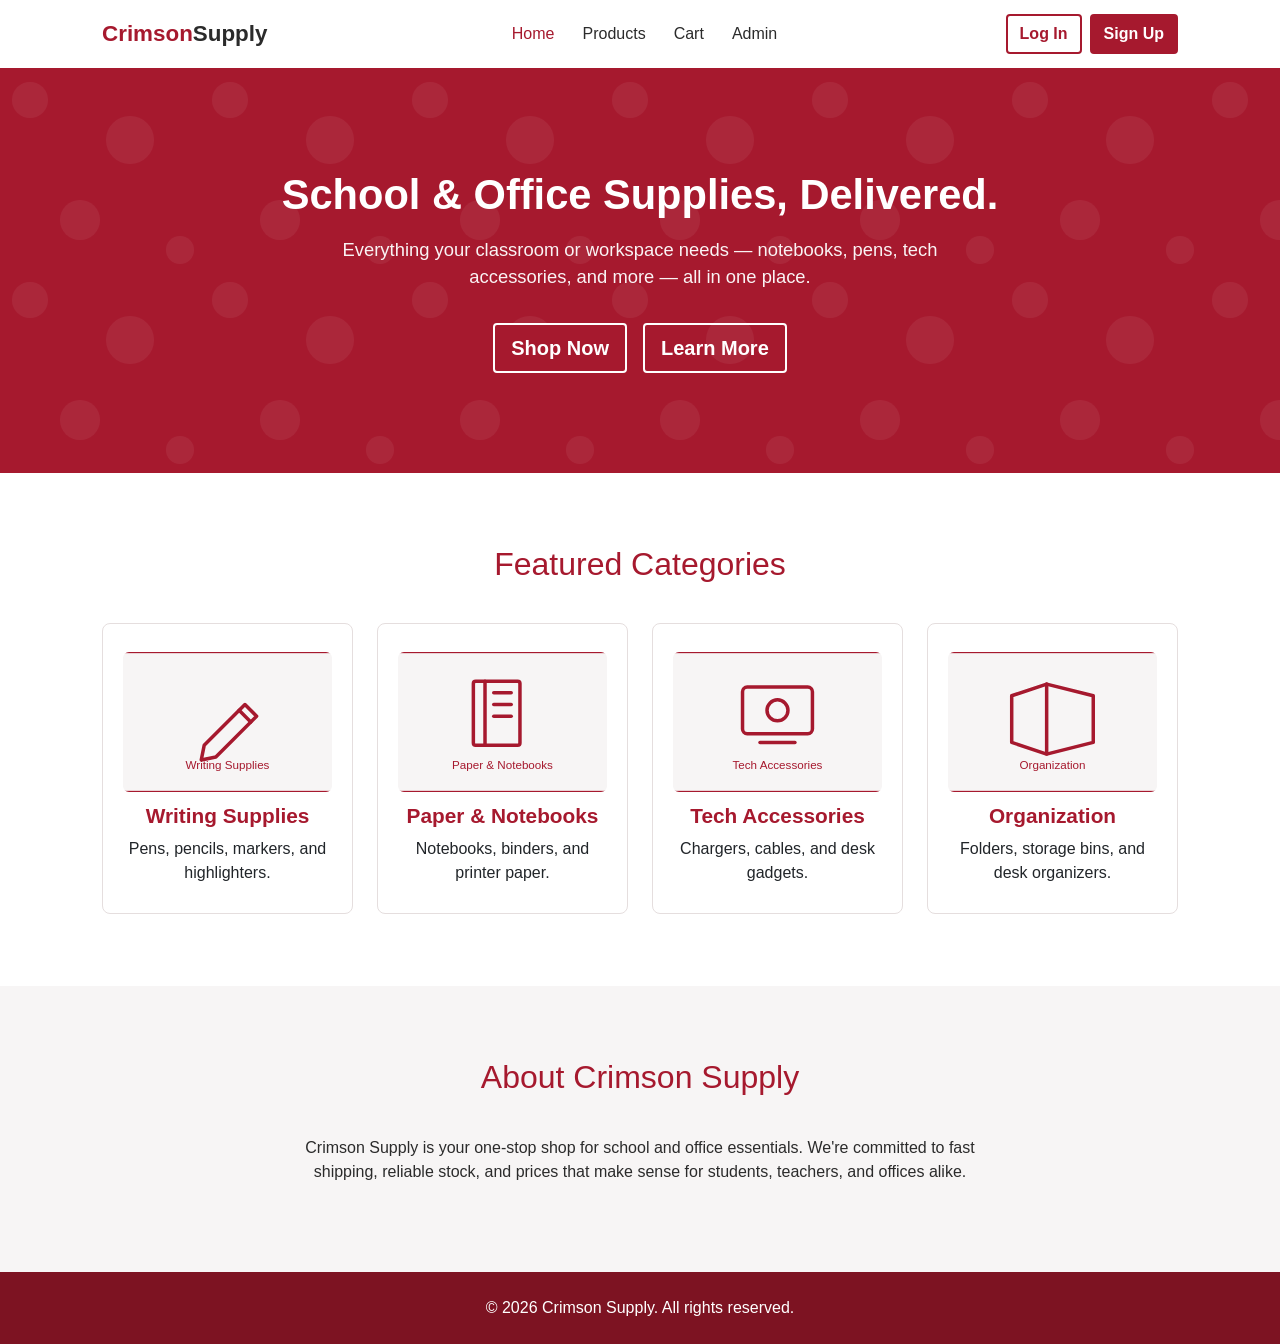
==== Client/index.html @ eb3f8984 "Made some changes added dotnet and also added some features" ====
<!DOCTYPE html>
<html lang="en">
<head>
  <meta charset="UTF-8">
  <meta name="viewport" content="width=device-width, initial-scale=1.0">
  <title>Crimson Supply</title>

  <!-- Bootstrap CSS -->
  <link rel="stylesheet" href="https://cdn.jsdelivr.net/npm/bootstrap@5.3.3/dist/css/bootstrap.min.css">
  <!-- Our custom styles (loaded after Bootstrap so they can override it) -->
  <link rel="stylesheet" href="Resources/Styles/index.css">
</head>
<body class="d-flex flex-column min-vh-100">

  <!-- ===== Navbar ===== -->
  <nav class="navbar navbar-expand-lg navbar-light site-header sticky-top">
    <div class="container">
      <a class="navbar-brand logo" href="#" data-section="home">Crimson<span>Supply</span></a>

      <button class="navbar-toggler" type="button" data-bs-toggle="collapse" data-bs-target="#mainNav"
              aria-controls="mainNav" aria-expanded="false" aria-label="Toggle navigation">
        <span class="navbar-toggler-icon"></span>
      </button>

      <div class="collapse navbar-collapse" id="mainNav">
        <ul class="navbar-nav mx-auto main-nav">
          <li class="nav-item"><a class="nav-link" href="#" data-section="home">Home</a></li>
          <li class="nav-item"><a class="nav-link" href="#" data-section="products">Products</a></li>
          <li class="nav-item"><a class="nav-link" href="#" data-section="cart">Cart</a></li>
          <li class="nav-item"><a class="nav-link" href="#" data-section="admin">Admin</a></li>
        </ul>
        <div class="d-flex gap-2">
          <a class="btn btn-crimson-outline" href="#" data-section="login">Log In</a>
          <a class="btn btn-crimson" href="#" data-section="register">Sign Up</a>
        </div>
      </div>
    </div>
  </nav>

  <main class="flex-grow-1">

    <!-- ===== Home ===== -->
    <section id="home" class="page-section">
      <div class="hero">
        <div class="container">
          <h1>School &amp; Office Supplies, Delivered.</h1>
          <p>Everything your classroom or workspace needs — notebooks, pens, tech accessories, and more — all in one place.</p>
          <div class="d-flex flex-column flex-sm-row gap-3 justify-content-center">
            <a href="#" class="btn btn-crimson btn-lg" data-section="products">Shop Now</a>
            <a href="#about" class="btn btn-hero-outline btn-lg">Learn More</a>
          </div>
        </div>
      </div>

      <div class="home-block">
        <div class="container">
          <h2 class="section-title">Featured Categories</h2>
          <div class="row g-4">
            <div class="col-sm-6 col-lg-3">
              <div class="card h-100 category-card">
                <img class="card-image" src="Resources/Images/writing-supplies.svg" alt="Writing supplies">
                <h3>Writing Supplies</h3>
                <p>Pens, pencils, markers, and highlighters.</p>
              </div>
            </div>
            <div class="col-sm-6 col-lg-3">
              <div class="card h-100 category-card">
                <img class="card-image" src="Resources/Images/notebooks.svg" alt="Paper and notebooks">
                <h3>Paper &amp; Notebooks</h3>
                <p>Notebooks, binders, and printer paper.</p>
              </div>
            </div>
            <div class="col-sm-6 col-lg-3">
              <div class="card h-100 category-card">
                <img class="card-image" src="Resources/Images/tech-accessories.svg" alt="Tech accessories">
                <h3>Tech Accessories</h3>
                <p>Chargers, cables, and desk gadgets.</p>
              </div>
            </div>
            <div class="col-sm-6 col-lg-3">
              <div class="card h-100 category-card">
                <img class="card-image" src="Resources/Images/organization.svg" alt="Organization supplies">
                <h3>Organization</h3>
                <p>Folders, storage bins, and desk organizers.</p>
              </div>
            </div>
          </div>
        </div>
      </div>

      <div id="about" class="home-block home-block-alt">
        <div class="container about-inner">
          <h2 class="section-title">About Crimson Supply</h2>
          <p>Crimson Supply is your one-stop shop for school and office essentials. We're committed to fast shipping, reliable stock, and prices that make sense for students, teachers, and offices alike.</p>
        </div>
      </div>
    </section>

    <!-- ===== Products ===== -->
    <section id="products" class="page-section d-none">
      <div class="container py-5">
        <h2 class="mb-4">Products</h2>

        <!-- Search and filter controls (not wired up yet) -->
        <div class="row g-2 mb-4">
          <div class="col-md-8">
            <input type="text" id="searchInput" class="form-control" placeholder="Search products...">
          </div>
          <div class="col-md-4">
            <select id="categoryFilter" class="form-select">
              <option value="">All Categories</option>
              <option>Writing Supplies</option>
              <option>Paper &amp; Notebooks</option>
              <option>Tech Accessories</option>
              <option>Organization</option>
            </select>
          </div>
        </div>

        <!-- MOCKUP: these cards are hard-coded placeholders.
             Later, JavaScript will build them from the API (products stored in MySQL). -->
        <p class="mockup-note">Sample items shown for the mockup.</p>
        <div id="productList" class="row g-4">
          <div class="col-sm-6 col-lg-3">
            <div class="card h-100 product-card">
              <img class="product-image" src="Resources/Images/writing-supplies.svg" alt="Ballpoint pens">
              <div class="card-body d-flex flex-column">
                <span class="product-category">Writing Supplies</span>
                <h3 class="product-name">Blue Ballpoint Pens (12-pack)</h3>
                <p class="product-price">$4.99</p>
                <p class="small text-success mb-3">In stock</p>
                <a href="#" class="btn btn-crimson mt-auto" data-section="cart">Add to Cart</a>
              </div>
            </div>
          </div>
          <div class="col-sm-6 col-lg-3">
            <div class="card h-100 product-card">
              <img class="product-image" src="Resources/Images/notebooks.svg" alt="Spiral notebook">
              <div class="card-body d-flex flex-column">
                <span class="product-category">Paper &amp; Notebooks</span>
                <h3 class="product-name">College-Ruled Spiral Notebook</h3>
                <p class="product-price">$3.49</p>
                <p class="small text-success mb-3">In stock</p>
                <a href="#" class="btn btn-crimson mt-auto" data-section="cart">Add to Cart</a>
              </div>
            </div>
          </div>
          <div class="col-sm-6 col-lg-3">
            <div class="card h-100 product-card">
              <img class="product-image" src="Resources/Images/tech-accessories.svg" alt="USB-C cable">
              <div class="card-body d-flex flex-column">
                <span class="product-category">Tech Accessories</span>
                <h3 class="product-name">USB-C Charging Cable (6 ft)</h3>
                <p class="product-price">$9.99</p>
                <p class="small text-warning mb-3">Only 3 left</p>
                <a href="#" class="btn btn-crimson mt-auto" data-section="cart">Add to Cart</a>
              </div>
            </div>
          </div>
          <div class="col-sm-6 col-lg-3">
            <div class="card h-100 product-card">
              <img class="product-image" src="Resources/Images/organization.svg" alt="Desk organizer">
              <div class="card-body d-flex flex-column">
                <span class="product-category">Organization</span>
                <h3 class="product-name">Mesh Desk Organizer</h3>
                <p class="product-price">$14.99</p>
                <p class="small text-danger mb-3">Out of stock</p>
                <button class="btn btn-secondary mt-auto" disabled>Out of Stock</button>
              </div>
            </div>
          </div>
        </div>
      </div>
    </section>

    <!-- ===== Cart ===== -->
    <section id="cart" class="page-section d-none">
      <div class="container py-5">
        <h2 class="mb-4">Your Cart</h2>
        <p class="mockup-note">Sample cart shown for the mockup.</p>

        <div class="row g-4">
          <!-- Cart items -->
          <div class="col-lg-8">
            <div class="card">
              <div class="table-responsive">
                <table class="table align-middle mb-0">
                  <thead class="table-light">
                    <tr>
                      <th>Item</th>
                      <th>Price</th>
                      <th style="width: 110px;">Quantity</th>
                      <th>Subtotal</th>
                      <th></th>
                    </tr>
                  </thead>
                  <tbody>
                    <tr>
                      <td>Blue Ballpoint Pens (12-pack)</td>
                      <td>$4.99</td>
                      <td><input type="number" class="form-control form-control-sm" value="2" min="1"></td>
                      <td>$9.98</td>
                      <td><button class="btn btn-sm btn-outline-danger">Remove</button></td>
                    </tr>
                    <tr>
                      <td>College-Ruled Spiral Notebook</td>
                      <td>$3.49</td>
                      <td><input type="number" class="form-control form-control-sm" value="3" min="1"></td>
                      <td>$10.47</td>
                      <td><button class="btn btn-sm btn-outline-danger">Remove</button></td>
                    </tr>
                  </tbody>
                </table>
              </div>
            </div>
            <a href="#" class="btn btn-crimson-outline mt-3" data-section="products">Continue Shopping</a>
          </div>

          <!-- Order summary -->
          <div class="col-lg-4">
            <div class="card summary-card">
              <div class="card-body">
                <h3 class="h5 mb-3">Order Summary</h3>
                <div class="d-flex justify-content-between"><span>Subtotal</span><span>$20.45</span></div>
                <div class="d-flex justify-content-between"><span>Tax (8%)</span><span>$1.64</span></div>
                <div class="d-flex justify-content-between"><span>Shipping</span><span>Free</span></div>
                <hr>
                <div class="d-flex justify-content-between fw-bold"><span>Total</span><span>$22.09</span></div>
                <a href="#" class="btn btn-crimson w-100 mt-3" data-section="checkout">Proceed to Checkout</a>
              </div>
            </div>
          </div>
        </div>
      </div>
    </section>

    <!-- ===== Checkout ===== -->
    <section id="checkout" class="page-section d-none">
      <div class="container py-5">
        <h2 class="mb-4">Checkout</h2>

        <div class="row g-4">
          <div class="col-lg-8">
            <div class="card">
              <div class="card-body p-4">
                <form id="checkoutForm">
                  <h3 class="h5 mb-3">Shipping Information</h3>
                  <div class="row g-3 mb-3">
                    <div class="col-sm-6">
                      <label for="shipFirstName" class="form-label">First Name</label>
                      <input type="text" id="shipFirstName" class="form-control" required>
                    </div>
                    <div class="col-sm-6">
                      <label for="shipLastName" class="form-label">Last Name</label>
                      <input type="text" id="shipLastName" class="form-control" required>
                    </div>
                    <div class="col-12">
                      <label for="shipAddress" class="form-label">Street Address</label>
                      <input type="text" id="shipAddress" class="form-control" required>
                    </div>
                    <div class="col-sm-5">
                      <label for="shipCity" class="form-label">City</label>
                      <input type="text" id="shipCity" class="form-control" required>
                    </div>
                    <div class="col-sm-3">
                      <label for="shipState" class="form-label">State</label>
                      <input type="text" id="shipState" class="form-control" maxlength="2" required>
                    </div>
                    <div class="col-sm-4">
                      <label for="shipZip" class="form-label">ZIP Code</label>
                      <input type="text" id="shipZip" class="form-control" pattern="[0-9]{5}" title="5-digit ZIP code" required>
                    </div>
                  </div>

                  <h3 class="h5 mb-3">Payment</h3>
                  <div class="alert alert-info">
                    Checkout is simulated for this project. No real payment information is collected.
                  </div>

                  <button type="submit" class="btn btn-crimson btn-lg w-100">Place Order</button>
                </form>
              </div>
            </div>
          </div>

          <div class="col-lg-4">
            <div class="card summary-card">
              <div class="card-body">
                <h3 class="h5 mb-3">Your Order</h3>
                <div class="d-flex justify-content-between small"><span>Ballpoint Pens × 2</span><span>$9.98</span></div>
                <div class="d-flex justify-content-between small"><span>Spiral Notebook × 3</span><span>$10.47</span></div>
                <hr>
                <div class="d-flex justify-content-between"><span>Tax</span><span>$1.64</span></div>
                <div class="d-flex justify-content-between fw-bold"><span>Total</span><span>$22.09</span></div>
                <a href="#" class="btn btn-link px-0 mt-2" data-section="cart">&larr; Back to Cart</a>
              </div>
            </div>
          </div>
        </div>
      </div>
    </section>

    <!-- ===== Order Confirmation ===== -->
    <section id="confirmation" class="page-section d-none">
      <div class="container py-5">
        <div class="row justify-content-center">
          <div class="col-md-8 col-lg-6">
            <div class="card text-center confirmation-card">
              <div class="card-body p-5">
                <div class="confirmation-check">&#10003;</div>
                <h2 class="mb-2">Thank You for Your Order!</h2>
                <p class="text-muted">Your order has been placed successfully.</p>
                <p class="fs-5 mb-1">Order Number: <strong>#1001</strong></p>
                <p class="mb-4">Order Total: <strong>$22.09</strong></p>
                <a href="#" class="btn btn-crimson" data-section="products">Continue Shopping</a>
              </div>
            </div>
          </div>
        </div>
      </div>
    </section>

    <!-- ===== Admin Dashboard ===== -->
    <section id="admin" class="page-section d-none">
      <div class="container py-5">
        <h2 class="mb-1">Admin Dashboard</h2>
        <p class="mockup-note">Sample data shown for the mockup. Admin access will require an Admin login later.</p>

        <!-- Quick stats -->
        <div class="row g-3 mb-4">
          <div class="col-sm-4">
            <div class="card stat-card"><div class="card-body">
              <div class="stat-label">Total Products</div>
              <div class="stat-value">4</div>
            </div></div>
          </div>
          <div class="col-sm-4">
            <div class="card stat-card"><div class="card-body">
              <div class="stat-label">Low / Out of Stock</div>
              <div class="stat-value">2</div>
            </div></div>
          </div>
          <div class="col-sm-4">
            <div class="card stat-card"><div class="card-body">
              <div class="stat-label">Orders Placed</div>
              <div class="stat-value">1</div>
            </div></div>
          </div>
        </div>

        <div class="row g-4">
          <!-- Product and inventory table -->
          <div class="col-lg-8">
            <div class="card">
              <div class="card-body">
                <h3 class="h5 mb-3">Products &amp; Inventory</h3>
                <div class="table-responsive">
                  <table class="table align-middle mb-0">
                    <thead class="table-light">
                      <tr>
                        <th>Product</th>
                        <th>Category</th>
                        <th>Price</th>
                        <th>Stock</th>
                        <th>Actions</th>
                      </tr>
                    </thead>
                    <tbody>
                      <tr>
                        <td>Blue Ballpoint Pens (12-pack)</td>
                        <td>Writing Supplies</td>
                        <td>$4.99</td>
                        <td><span class="badge bg-success">48</span></td>
                        <td class="text-nowrap">
                          <button class="btn btn-sm btn-crimson-outline">Edit</button>
                          <button class="btn btn-sm btn-outline-danger">Delete</button>
                        </td>
                      </tr>
                      <tr>
                        <td>College-Ruled Spiral Notebook</td>
                        <td>Paper &amp; Notebooks</td>
                        <td>$3.49</td>
                        <td><span class="badge bg-success">120</span></td>
                        <td class="text-nowrap">
                          <button class="btn btn-sm btn-crimson-outline">Edit</button>
                          <button class="btn btn-sm btn-outline-danger">Delete</button>
                        </td>
                      </tr>
                      <tr>
                        <td>USB-C Charging Cable (6 ft)</td>
                        <td>Tech Accessories</td>
                        <td>$9.99</td>
                        <td><span class="badge bg-warning text-dark">3 (Low)</span></td>
                        <td class="text-nowrap">
                          <button class="btn btn-sm btn-crimson-outline">Edit</button>
                          <button class="btn btn-sm btn-outline-danger">Delete</button>
                        </td>
                      </tr>
                      <tr>
                        <td>Mesh Desk Organizer</td>
                        <td>Organization</td>
                        <td>$14.99</td>
                        <td><span class="badge bg-danger">0 (Out)</span></td>
                        <td class="text-nowrap">
                          <button class="btn btn-sm btn-crimson-outline">Edit</button>
                          <button class="btn btn-sm btn-outline-danger">Delete</button>
                        </td>
                      </tr>
                    </tbody>
                  </table>
                </div>
              </div>
            </div>
          </div>

          <!-- Add product form -->
          <div class="col-lg-4">
            <div class="card">
              <div class="card-body">
                <h3 class="h5 mb-3">Add Product</h3>
                <form id="addProductForm">
                  <div class="mb-3">
                    <label for="newProductName" class="form-label">Product Name</label>
                    <input type="text" id="newProductName" class="form-control" required>
                  </div>
                  <div class="mb-3">
                    <label for="newProductCategory" class="form-label">Category</label>
                    <select id="newProductCategory" class="form-select" required>
                      <option value="">Choose...</option>
                      <option>Writing Supplies</option>
                      <option>Paper &amp; Notebooks</option>
                      <option>Tech Accessories</option>
                      <option>Organization</option>
                    </select>
                  </div>
                  <div class="row g-2 mb-3">
                    <div class="col-6">
                      <label for="newProductPrice" class="form-label">Price ($)</label>
                      <input type="number" id="newProductPrice" class="form-control" min="0" step="0.01" required>
                    </div>
                    <div class="col-6">
                      <label for="newProductStock" class="form-label">Stock</label>
                      <input type="number" id="newProductStock" class="form-control" min="0" step="1" required>
                    </div>
                  </div>
                  <div id="addProductMessage" class="alert d-none"></div>
                  <button type="submit" class="btn btn-crimson w-100">Add Product</button>
                </form>
              </div>
            </div>
          </div>
        </div>
      </div>
    </section>

    <!-- ===== Login ===== -->
    <section id="login" class="page-section d-none">
      <div class="container py-5">
        <div class="row justify-content-center">
          <div class="col-md-6 col-lg-4">
            <div class="card shadow-sm">
              <div class="card-body p-4">
                <h2 class="h4 mb-4 text-center">Log In</h2>
                <form id="loginForm">
                  <div class="mb-3">
                    <label for="loginEmail" class="form-label">Email</label>
                    <input type="email" id="loginEmail" class="form-control" required>
                  </div>
                  <div class="mb-3">
                    <label for="loginPassword" class="form-label">Password</label>
                    <input type="password" id="loginPassword" class="form-control" required>
                  </div>
                  <div id="loginMessage" class="alert d-none"></div>
                  <button type="submit" class="btn btn-crimson w-100">Log In</button>
                </form>
                <p class="text-center small mt-3 mb-0">
                  Don't have an account? <a href="#" data-section="register">Sign up</a>
                </p>
              </div>
            </div>
          </div>
        </div>
      </div>
    </section>

    <!-- ===== Register ===== -->
    <section id="register" class="page-section d-none">
      <div class="container py-5">
        <div class="row justify-content-center">
          <div class="col-md-8 col-lg-5">
            <div class="card shadow-sm">
              <div class="card-body p-4">
                <h2 class="h4 mb-4 text-center">Create an Account</h2>
                <form id="registerForm">
                  <div class="row g-3 mb-3">
                    <div class="col-sm-6">
                      <label for="registerFirstName" class="form-label">First Name</label>
                      <input type="text" id="registerFirstName" class="form-control" required>
                    </div>
                    <div class="col-sm-6">
                      <label for="registerLastName" class="form-label">Last Name</label>
                      <input type="text" id="registerLastName" class="form-control" required>
                    </div>
                  </div>
                  <div class="mb-3">
                    <label for="registerEmail" class="form-label">Email</label>
                    <input type="email" id="registerEmail" class="form-control" required>
                  </div>
                  <div class="mb-3">
                    <label for="registerPassword" class="form-label">Password</label>
                    <input type="password" id="registerPassword" class="form-control" required>
                  </div>
                  <div id="registerMessage" class="alert d-none"></div>
                  <button type="submit" class="btn btn-crimson w-100">Sign Up</button>
                </form>
                <p class="text-center small mt-3 mb-0">
                  Already have an account? <a href="#" data-section="login">Log in</a>
                </p>
              </div>
            </div>
          </div>
        </div>
      </div>
    </section>

  </main>

  <!-- ===== Footer ===== -->
  <footer class="site-footer mt-auto">
    <div class="container">
      &copy; 2026 Crimson Supply. All rights reserved.
    </div>
  </footer>

  <!-- Bootstrap JS (needed for the mobile navbar toggle) -->
  <script src="https://cdn.jsdelivr.net/npm/bootstrap@5.3.3/dist/js/bootstrap.bundle.min.js"></script>
  <script src="Resources/Scripts/index.js"></script>
</body>
</html>
---- Client/Resources/Styles/index.css ----
/* Crimson Supply brand colors (from the original mockup) */
:root {
  --crimson: #a6192e;
  --crimson-dark: #7d1322;
  --white: #ffffff;
  --off-white: #f7f5f5;
  --text: #2b2b2b;
}

html {
  scroll-behavior: smooth;
}

body {
  font-family: 'Segoe UI', Arial, sans-serif;
  color: var(--text);
  background: var(--white);
  line-height: 1.5;
}

.container {
  max-width: 1100px;
}

/* ===== Header / Navbar ===== */
.site-header {
  background: var(--white);
  border-bottom: 2px solid var(--crimson);
  padding: 12px 0;
}

.logo {
  font-size: 1.4rem;
  font-weight: bold;
  color: var(--crimson) !important;
}

.logo span {
  color: var(--text);
}

.main-nav .nav-link {
  color: var(--text);
  font-weight: 500;
  padding: 0 14px !important;
}

.main-nav .nav-link:hover,
.main-nav .nav-link.active {
  color: var(--crimson);
}

/* ===== Buttons ===== */
.btn-crimson,
.btn-crimson-outline,
.btn-hero-outline {
  font-weight: 600;
  border: 2px solid var(--crimson);
  border-radius: 4px;
}

.btn-crimson {
  background: var(--crimson);
  color: var(--white);
}

.btn-crimson:hover,
.btn-crimson:focus {
  background: var(--crimson-dark);
  border-color: var(--crimson-dark);
  color: var(--white);
}

.btn-crimson-outline {
  background: transparent;
  color: var(--crimson);
}

.btn-crimson-outline:hover,
.btn-crimson-outline:focus {
  background: var(--crimson);
  color: var(--white);
}

/* White outline button used on the crimson hero */
.btn-hero-outline {
  background: transparent;
  border-color: var(--white);
  color: var(--white);
}

.btn-hero-outline:hover,
.btn-hero-outline:focus {
  background: var(--white);
  color: var(--crimson);
}

/* ===== Hero ===== */
.hero {
  background: url('../Images/hero-pattern.svg') repeat;
  color: var(--white);
  text-align: center;
  padding: 100px 0;
}

.hero h1 {
  font-size: 2.6rem;
  font-weight: bold;
  margin-bottom: 16px;
}

.hero p {
  font-size: 1.15rem;
  max-width: 600px;
  margin: 0 auto 32px;
  opacity: 0.95;
}

/* The crimson Shop Now button needs a white border to stand out on the hero */
.hero .btn-crimson {
  border-color: var(--white);
}

/* ===== Home page blocks ===== */
.home-block {
  padding: 72px 0;
}

.home-block-alt {
  background: var(--off-white);
}

.section-title {
  text-align: center;
  font-size: 2rem;
  color: var(--crimson);
  margin-bottom: 40px;
}

/* Keep the sticky navbar from covering the About heading when jumping to it */
#about {
  scroll-margin-top: 70px;
}

.about-inner {
  text-align: center;
  max-width: 700px;
}

/* Headings on the other sections use the brand color too */
.page-section h2 {
  color: var(--crimson);
}

/* ===== Category cards ===== */
.category-card {
  background: var(--white);
  border: 1px solid #e5dede;
  border-radius: 8px;
  padding: 28px 20px;
  text-align: center;
  transition: box-shadow 0.15s ease, transform 0.15s ease;
}

.category-card:hover {
  box-shadow: 0 6px 18px rgba(166, 25, 46, 0.15);
  transform: translateY(-3px);
}

.card-image {
  width: 100%;
  height: 140px;
  border-radius: 6px;
  margin-bottom: 12px;
  object-fit: cover;
}

.category-card h3 {
  font-size: 1.3rem;
  font-weight: bold;
  color: var(--crimson);
  margin-bottom: 8px;
}

.category-card p {
  margin-bottom: 0;
}

/* Small gray label marking placeholder data in the mockup */
.mockup-note {
  font-size: 0.85rem;
  color: #888;
  font-style: italic;
}

/* ===== Product cards ===== */
.product-card {
  border: 1px solid #e5dede;
  border-radius: 8px;
  overflow: hidden;
  transition: box-shadow 0.15s ease, transform 0.15s ease;
}

.product-card:hover {
  box-shadow: 0 6px 18px rgba(166, 25, 46, 0.15);
  transform: translateY(-3px);
}

.product-image {
  width: 100%;
  height: 150px;
  object-fit: cover;
}

.product-category {
  font-size: 0.8rem;
  text-transform: uppercase;
  color: #888;
}

.product-name {
  font-size: 1.05rem;
  font-weight: 600;
  margin: 4px 0 8px;
}

.product-price {
  font-size: 1.25rem;
  font-weight: bold;
  color: var(--crimson);
  margin-bottom: 4px;
}

/* ===== Cart / Checkout ===== */
.summary-card {
  border-top: 4px solid var(--crimson);
}

.summary-card .d-flex {
  margin-bottom: 6px;
}

/* ===== Order Confirmation ===== */
.confirmation-card {
  border-top: 4px solid var(--crimson);
}

.confirmation-check {
  width: 70px;
  height: 70px;
  line-height: 70px;
  margin: 0 auto 16px;
  border-radius: 50%;
  background: var(--crimson);
  color: var(--white);
  font-size: 2rem;
}

/* ===== Admin ===== */
.stat-card {
  border-left: 4px solid var(--crimson);
}

.stat-label {
  font-size: 0.85rem;
  color: #888;
}

.stat-value {
  font-size: 1.8rem;
  font-weight: bold;
  color: var(--crimson);
}

/* ===== Footer ===== */
.site-footer {
  background: var(--crimson-dark);
  color: var(--white);
  text-align: center;
  padding: 24px 0;
}

/* ===== Small screens ===== */
@media (max-width: 991px) {
  .main-nav .nav-link {
    padding: 8px 0 !important;
  }

  .site-header .d-flex {
    padding-bottom: 8px;
  }
}

@media (max-width: 700px) {
  .hero {
    padding: 70px 0;
  }

  .hero h1 {
    font-size: 2rem;
  }
}
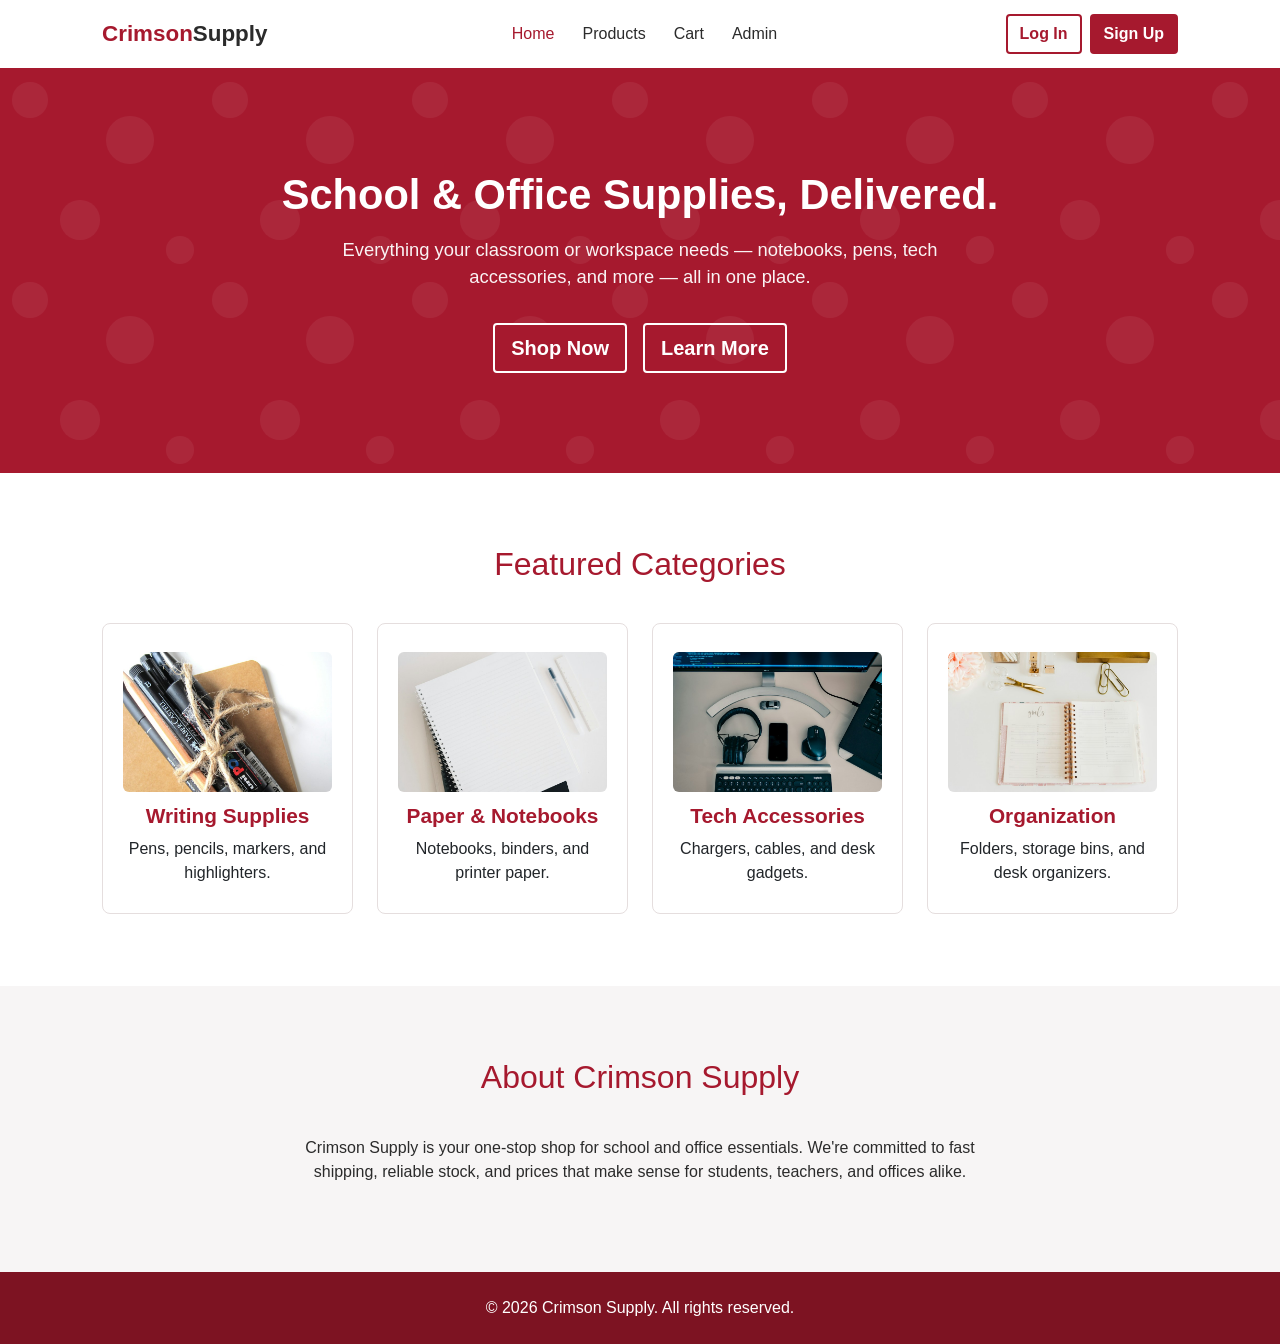
==== commit 3000172a: "Added pictures instead of clip art" ====
--- a/Client/index.html
+++ b/Client/index.html
@@ -52,34 +52,35 @@
         </div>
       </div>
 
+      <!-- Category and product photos are free stock photos from Unsplash (unsplash.com/license) -->
       <div class="home-block">
         <div class="container">
           <h2 class="section-title">Featured Categories</h2>
           <div class="row g-4">
             <div class="col-sm-6 col-lg-3">
               <div class="card h-100 category-card">
-                <img class="card-image" src="Resources/Images/writing-supplies.svg" alt="Writing supplies">
+                <img class="card-image" src="Resources/Images/category-writing.jpg" alt="Writing supplies">
                 <h3>Writing Supplies</h3>
                 <p>Pens, pencils, markers, and highlighters.</p>
               </div>
             </div>
             <div class="col-sm-6 col-lg-3">
               <div class="card h-100 category-card">
-                <img class="card-image" src="Resources/Images/notebooks.svg" alt="Paper and notebooks">
+                <img class="card-image" src="Resources/Images/category-notebooks.jpg" alt="Paper and notebooks">
                 <h3>Paper &amp; Notebooks</h3>
                 <p>Notebooks, binders, and printer paper.</p>
               </div>
             </div>
             <div class="col-sm-6 col-lg-3">
               <div class="card h-100 category-card">
-                <img class="card-image" src="Resources/Images/tech-accessories.svg" alt="Tech accessories">
+                <img class="card-image" src="Resources/Images/category-tech.jpg" alt="Tech accessories">
                 <h3>Tech Accessories</h3>
                 <p>Chargers, cables, and desk gadgets.</p>
               </div>
             </div>
             <div class="col-sm-6 col-lg-3">
               <div class="card h-100 category-card">
-                <img class="card-image" src="Resources/Images/organization.svg" alt="Organization supplies">
+                <img class="card-image" src="Resources/Images/category-organization.jpg" alt="Organization supplies">
                 <h3>Organization</h3>
                 <p>Folders, storage bins, and desk organizers.</p>
               </div>
@@ -123,7 +124,7 @@
         <div id="productList" class="row g-4">
           <div class="col-sm-6 col-lg-3">
             <div class="card h-100 product-card">
-              <img class="product-image" src="Resources/Images/writing-supplies.svg" alt="Ballpoint pens">
+              <img class="product-image" src="Resources/Images/product-pens.jpg" alt="Ballpoint pens">
               <div class="card-body d-flex flex-column">
                 <span class="product-category">Writing Supplies</span>
                 <h3 class="product-name">Blue Ballpoint Pens (12-pack)</h3>
@@ -135,7 +136,7 @@
           </div>
           <div class="col-sm-6 col-lg-3">
             <div class="card h-100 product-card">
-              <img class="product-image" src="Resources/Images/notebooks.svg" alt="Spiral notebook">
+              <img class="product-image" src="Resources/Images/product-notebook.jpg" alt="Spiral notebook">
               <div class="card-body d-flex flex-column">
                 <span class="product-category">Paper &amp; Notebooks</span>
                 <h3 class="product-name">College-Ruled Spiral Notebook</h3>
@@ -147,7 +148,7 @@
           </div>
           <div class="col-sm-6 col-lg-3">
             <div class="card h-100 product-card">
-              <img class="product-image" src="Resources/Images/tech-accessories.svg" alt="USB-C cable">
+              <img class="product-image" src="Resources/Images/product-cable.jpg" alt="USB-C cable">
               <div class="card-body d-flex flex-column">
                 <span class="product-category">Tech Accessories</span>
                 <h3 class="product-name">USB-C Charging Cable (6 ft)</h3>
@@ -159,10 +160,10 @@
           </div>
           <div class="col-sm-6 col-lg-3">
             <div class="card h-100 product-card">
-              <img class="product-image" src="Resources/Images/organization.svg" alt="Desk organizer">
+              <img class="product-image" src="Resources/Images/product-pen-holder.jpg" alt="Desk pen holder">
               <div class="card-body d-flex flex-column">
                 <span class="product-category">Organization</span>
-                <h3 class="product-name">Mesh Desk Organizer</h3>
+                <h3 class="product-name">Desk Pen Holder</h3>
                 <p class="product-price">$14.99</p>
                 <p class="small text-danger mb-3">Out of stock</p>
                 <button class="btn btn-secondary mt-auto" disabled>Out of Stock</button>
@@ -397,7 +398,7 @@
                         </td>
                       </tr>
                       <tr>
-                        <td>Mesh Desk Organizer</td>
+                        <td>Desk Pen Holder</td>
                         <td>Organization</td>
                         <td>$14.99</td>
                         <td><span class="badge bg-danger">0 (Out)</span></td>
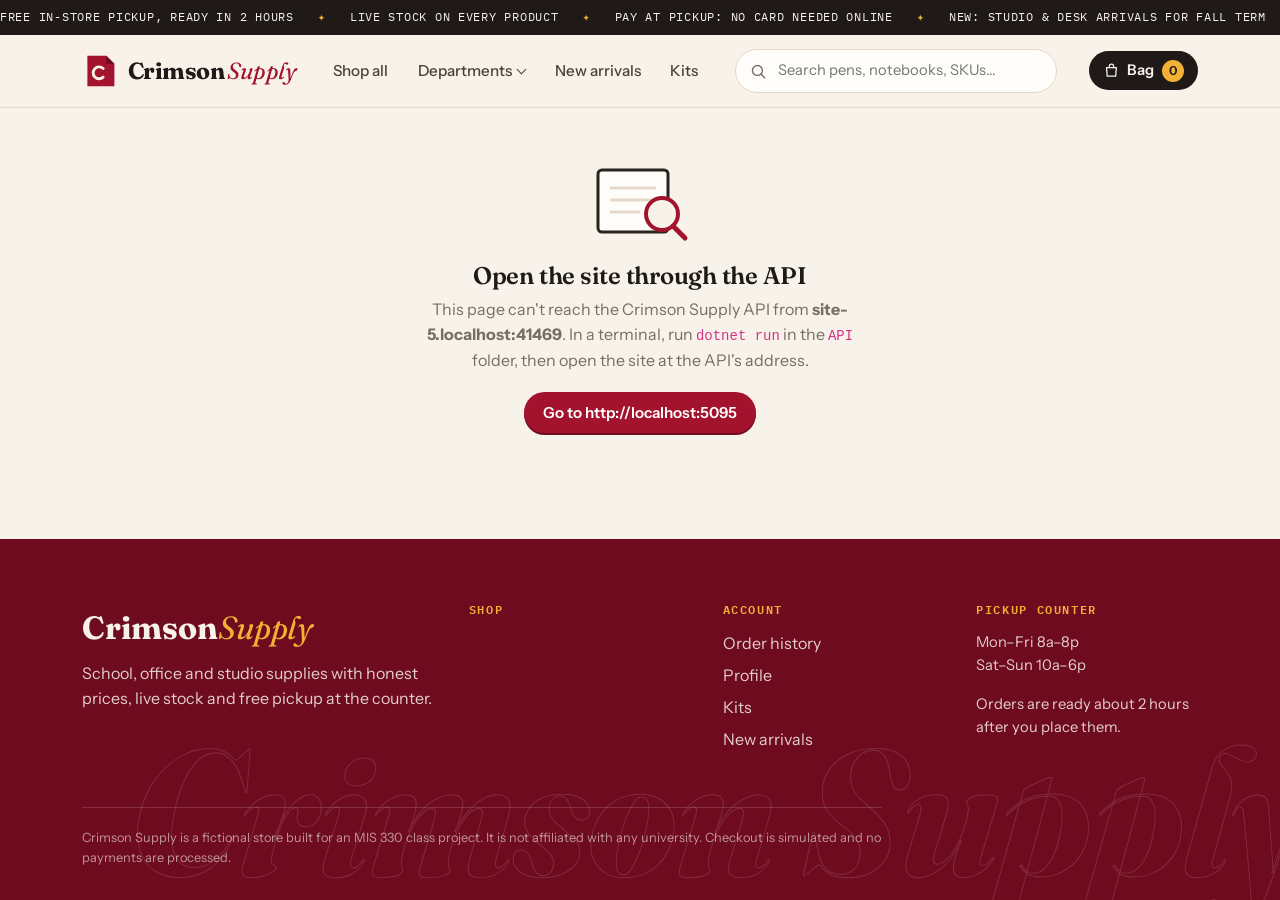
==== commit 76ffeb24: "changed a lot of things and is pretty much finished" ====
--- a/Client/index.html
+++ b/Client/index.html
@@ -3,538 +3,517 @@
 <head>
   <meta charset="UTF-8">
   <meta name="viewport" content="width=device-width, initial-scale=1.0">
-  <title>Crimson Supply</title>
-
-  <!-- Bootstrap CSS -->
+  <title>Crimson Supply · Tools for the work you're proud of</title>
+  <meta name="description" content="Crimson Supply: school, office and studio supplies with real-time stock and free in-store pickup.">
+  <link rel="icon" href="data:image/svg+xml,%3Csvg xmlns='http://www.w3.org/2000/svg' viewBox='0 0 40 40'%3E%3Cpath d='M6 3h21l9 9v25H6z' fill='%23A3132E'/%3E%3Cpath d='M27 3v9h9' fill='%236F0B1F'/%3E%3C/svg%3E">
+
+  <!-- Fonts: Fraunces (display), Instrument Sans (text), IBM Plex Mono (labels, SKUs) -->
+  <link rel="preconnect" href="https://fonts.googleapis.com">
+  <link rel="preconnect" href="https://fonts.gstatic.com" crossorigin>
+  <link rel="stylesheet" href="https://fonts.googleapis.com/css2?family=Fraunces:ital,opsz,wght@0,9..144,400..800;1,9..144,400..700&family=IBM+Plex+Mono:wght@400;500&family=Instrument+Sans:wght@400..700&display=swap">
+
+  <!-- Bootstrap CSS, then our styles (loaded second so they can override Bootstrap) -->
   <link rel="stylesheet" href="https://cdn.jsdelivr.net/npm/bootstrap@5.3.3/dist/css/bootstrap.min.css">
-  <!-- Our custom styles (loaded after Bootstrap so they can override it) -->
   <link rel="stylesheet" href="Resources/Styles/index.css">
 </head>
-<body class="d-flex flex-column min-vh-100">
-
-  <!-- ===== Navbar ===== -->
-  <nav class="navbar navbar-expand-lg navbar-light site-header sticky-top">
-    <div class="container">
-      <a class="navbar-brand logo" href="#" data-section="home">Crimson<span>Supply</span></a>
-
-      <button class="navbar-toggler" type="button" data-bs-toggle="collapse" data-bs-target="#mainNav"
-              aria-controls="mainNav" aria-expanded="false" aria-label="Toggle navigation">
-        <span class="navbar-toggler-icon"></span>
-      </button>
-
-      <div class="collapse navbar-collapse" id="mainNav">
-        <ul class="navbar-nav mx-auto main-nav">
-          <li class="nav-item"><a class="nav-link" href="#" data-section="home">Home</a></li>
-          <li class="nav-item"><a class="nav-link" href="#" data-section="products">Products</a></li>
-          <li class="nav-item"><a class="nav-link" href="#" data-section="cart">Cart</a></li>
-          <li class="nav-item"><a class="nav-link" href="#" data-section="admin">Admin</a></li>
-        </ul>
-        <div class="d-flex gap-2">
-          <a class="btn btn-crimson-outline" href="#" data-section="login">Log In</a>
-          <a class="btn btn-crimson" href="#" data-section="register">Sign Up</a>
-        </div>
-      </div>
+<body>
+
+  <!-- ===== Icon sprite: each <symbol> is drawn once and reused with <svg><use href="#i-name"></use></svg> ===== -->
+  <svg xmlns="http://www.w3.org/2000/svg" class="d-none">
+    <symbol id="i-bag" viewBox="0 0 24 24"><path d="M5 8h14l-1 12H6L5 8Z"/><path d="M9 8V6a3 3 0 0 1 6 0v2"/></symbol>
+    <symbol id="i-search" viewBox="0 0 24 24"><circle cx="11" cy="11" r="6.5"/><path d="m16 16 4.5 4.5"/></symbol>
+    <symbol id="i-user" viewBox="0 0 24 24"><circle cx="12" cy="8.5" r="4"/><path d="M4.5 20c1.2-3.6 4-5.5 7.5-5.5s6.3 1.9 7.5 5.5"/></symbol>
+    <symbol id="i-x" viewBox="0 0 24 24"><path d="M6 6l12 12M18 6 6 18"/></symbol>
+    <symbol id="i-plus" viewBox="0 0 24 24"><path d="M12 5v14M5 12h14"/></symbol>
+    <symbol id="i-minus" viewBox="0 0 24 24"><path d="M5 12h14"/></symbol>
+    <symbol id="i-arrow" viewBox="0 0 24 24"><path d="M5 12h14M13 6l6 6-6 6"/></symbol>
+    <symbol id="i-check" viewBox="0 0 24 24"><path d="m5 12.5 4.5 4.5L19 7.5"/></symbol>
+    <symbol id="i-clock" viewBox="0 0 24 24"><circle cx="12" cy="12" r="8.5"/><path d="M12 7.5V12l3 2"/></symbol>
+    <symbol id="i-shield" viewBox="0 0 24 24"><path d="M12 3 5 6v5c0 4.5 3 8 7 10 4-2 7-5.5 7-10V6l-7-3Z"/><path d="m9 12 2 2 4-4"/></symbol>
+    <symbol id="i-box" viewBox="0 0 24 24"><path d="m3.5 7.5 8.5-4 8.5 4v9l-8.5 4-8.5-4v-9Z"/><path d="m3.5 7.5 8.5 4 8.5-4M12 11.5v9"/></symbol>
+    <symbol id="i-tag" viewBox="0 0 24 24"><path d="M3.5 12.5V4.5h8l9 9-8 8-9-9Z"/><circle cx="8" cy="9" r="1.5"/></symbol>
+    <symbol id="i-grid" viewBox="0 0 24 24"><rect x="4" y="4" width="6.5" height="6.5" rx="1.5"/><rect x="13.5" y="4" width="6.5" height="6.5" rx="1.5"/><rect x="4" y="13.5" width="6.5" height="6.5" rx="1.5"/><rect x="13.5" y="13.5" width="6.5" height="6.5" rx="1.5"/></symbol>
+    <symbol id="i-chart" viewBox="0 0 24 24"><path d="M4 20h16"/><path d="M7 16v-5M12 16V6M17 16v-8"/></symbol>
+    <symbol id="i-list" viewBox="0 0 24 24"><path d="M9 6h11M9 12h11M9 18h11"/><circle cx="4.5" cy="6" r="1"/><circle cx="4.5" cy="12" r="1"/><circle cx="4.5" cy="18" r="1"/></symbol>
+    <symbol id="i-edit" viewBox="0 0 24 24"><path d="M4 20h4L19 9l-4-4L4 16v4Z"/><path d="m13.5 6.5 4 4"/></symbol>
+    <symbol id="i-trash" viewBox="0 0 24 24"><path d="M4.5 7h15M10 7V4.5h4V7M6.5 7l1 13h9l1-13"/></symbol>
+    <symbol id="i-eye" viewBox="0 0 24 24"><path d="M2.5 12S6 5.5 12 5.5 21.5 12 21.5 12 18 18.5 12 18.5 2.5 12 2.5 12Z"/><circle cx="12" cy="12" r="3"/></symbol>
+    <symbol id="i-refresh" viewBox="0 0 24 24"><path d="M19.5 12a7.5 7.5 0 1 1-2.2-5.3L19.5 9"/><path d="M19.5 4v5h-5"/></symbol>
+    <symbol id="i-logout" viewBox="0 0 24 24"><path d="M14 4.5H6.5v15H14"/><path d="M10.5 12h10M17 8.5l3.5 3.5-3.5 3.5"/></symbol>
+    <symbol id="i-menu" viewBox="0 0 24 24"><path d="M4 7h16M4 12h16M4 17h16"/></symbol>
+    <symbol id="i-alert" viewBox="0 0 24 24"><path d="M12 4 2.5 20h19L12 4Z"/><path d="M12 10v4.5M12 17.5v.01"/></symbol>
+    <symbol id="i-store" viewBox="0 0 24 24"><path d="M4 9.5 5.5 4h13L20 9.5"/><path d="M4 9.5c0 1.7 1.3 2.5 2.7 2.5s2.6-.8 2.6-2.5c0 1.7 1.3 2.5 2.7 2.5s2.7-.8 2.7-2.5c0 1.7 1.2 2.5 2.6 2.5S20 11.2 20 9.5M5.5 12v8h13v-8"/><path d="M10 20v-4.5h4V20"/></symbol>
+    <symbol id="i-sparkle" viewBox="0 0 24 24"><path d="M12 3.5 13.8 10l6.7 2-6.7 2L12 20.5 10.2 14l-6.7-2 6.7-2L12 3.5Z"/></symbol>
+    <symbol id="i-layers" viewBox="0 0 24 24"><path d="m12 3.5 9 4.5-9 4.5L3 8l9-4.5Z"/><path d="m3 12.5 9 4.5 9-4.5M3 16.5 12 21l9-4.5"/></symbol>
+  </svg>
+
+  <a class="skip-link" href="#main">Skip to content</a>
+
+  <!-- ===== Announcement ticker (the text is repeated so the scroll loops seamlessly) ===== -->
+  <div class="ticker" role="note" aria-label="Store announcements">
+    <div class="ticker-track" aria-hidden="true">
+      <span>Free in-store pickup, ready in 2 hours</span><span class="ticker-dot">✦</span>
+      <span>Live stock on every product</span><span class="ticker-dot">✦</span>
+      <span>Pay at pickup: no card needed online</span><span class="ticker-dot">✦</span>
+      <span>New: studio &amp; desk arrivals for fall term</span><span class="ticker-dot">✦</span>
+      <span>Free in-store pickup, ready in 2 hours</span><span class="ticker-dot">✦</span>
+      <span>Live stock on every product</span><span class="ticker-dot">✦</span>
+      <span>Pay at pickup: no card needed online</span><span class="ticker-dot">✦</span>
+      <span>New: studio &amp; desk arrivals for fall term</span><span class="ticker-dot">✦</span>
     </div>
-  </nav>
-
-  <main class="flex-grow-1">
-
-    <!-- ===== Home ===== -->
-    <section id="home" class="page-section">
+    <span class="visually-hidden">Free in-store pickup ready in 2 hours. Live stock on every product. Pay at pickup, no card needed online.</span>
+  </div>
+
+  <!-- ===== Header ===== -->
+  <header class="site-header" id="siteHeader">
+    <div class="container-xl header-inner">
+      <a class="brand" href="#/" aria-label="Crimson Supply home">
+        <svg class="brand-mark" viewBox="0 0 40 40" aria-hidden="true">
+          <path d="M6 3h21l9 9v25H6z" fill="#A3132E"/>
+          <path d="M27 3v9h9" fill="#6F0B1F"/>
+          <path d="M23.5 17.2a6.6 6.6 0 1 0 0 9.6" fill="none" stroke="#F7F2EA" stroke-width="3.2" stroke-linecap="round"/>
+        </svg>
+        <span class="brand-word">Crimson<em>Supply</em></span>
+      </a>
+
+      <nav class="main-nav d-none d-lg-flex" aria-label="Main">
+        <a href="#/shop" data-nav="shop">Shop all</a>
+        <div class="dropdown">
+          <button class="nav-drop" type="button" data-bs-toggle="dropdown" aria-expanded="false">Departments</button>
+          <ul class="dropdown-menu dept-menu" id="deptMenu"></ul>
+        </div>
+        <a href="#/shop?sort=newest" data-nav="new">New arrivals</a>
+        <a href="#/kits" data-nav="kits">Kits</a>
+      </nav>
+
+      <form class="header-search" id="headerSearch" role="search">
+        <label for="headerSearchInput" class="visually-hidden">Search products</label>
+        <svg class="icon"><use href="#i-search"></use></svg>
+        <input id="headerSearchInput" type="search" placeholder="Search pens, notebooks, SKUs…" autocomplete="off">
+      </form>
+
+      <div class="header-actions">
+        <a class="admin-chip" id="adminLink" href="#/admin" hidden>
+          <svg class="icon"><use href="#i-grid"></use></svg><span>Admin</span>
+        </a>
+        <!-- Filled by account.js: a "Sign in" link, or the signed-in user's menu -->
+        <div id="accountArea" class="account-area"></div>
+        <button class="bag-button" type="button" data-bs-toggle="offcanvas" data-bs-target="#cartDrawer" aria-controls="cartDrawer">
+          <svg class="icon"><use href="#i-bag"></use></svg>
+          <span class="d-none d-sm-inline">Bag</span>
+          <span class="bag-count" id="cartCount" aria-live="polite">0</span>
+          <span class="visually-hidden">items in bag</span>
+        </button>
+        <button class="icon-button d-lg-none" type="button" data-bs-toggle="collapse" data-bs-target="#mobileNav" aria-controls="mobileNav" aria-expanded="false" aria-label="Open menu">
+          <svg class="icon"><use href="#i-menu"></use></svg>
+        </button>
+      </div>
+    </div>
+
+    <nav class="collapse mobile-nav d-lg-none" id="mobileNav" aria-label="Mobile">
+      <div class="container-xl">
+        <a href="#/shop">Shop all</a>
+        <a href="#/shop?sort=newest">New arrivals</a>
+        <a href="#/kits">Kits</a>
+        <div class="mobile-depts" id="mobileDepts"></div>
+      </div>
+    </nav>
+  </header>
+
+  <main id="main" tabindex="-1">
+
+    <!-- ================= HOME ================= -->
+    <section class="view" id="view-home" hidden>
       <div class="hero">
-        <div class="container">
-          <h1>School &amp; Office Supplies, Delivered.</h1>
-          <p>Everything your classroom or workspace needs — notebooks, pens, tech accessories, and more — all in one place.</p>
-          <div class="d-flex flex-column flex-sm-row gap-3 justify-content-center">
-            <a href="#" class="btn btn-crimson btn-lg" data-section="products">Shop Now</a>
-            <a href="#about" class="btn btn-hero-outline btn-lg">Learn More</a>
-          </div>
-        </div>
-      </div>
-
-      <!-- Category and product photos are free stock photos from Unsplash (unsplash.com/license) -->
-      <div class="home-block">
-        <div class="container">
-          <h2 class="section-title">Featured Categories</h2>
-          <div class="row g-4">
-            <div class="col-sm-6 col-lg-3">
-              <div class="card h-100 category-card">
-                <img class="card-image" src="Resources/Images/category-writing.jpg" alt="Writing supplies">
-                <h3>Writing Supplies</h3>
-                <p>Pens, pencils, markers, and highlighters.</p>
+        <div class="container-xl hero-grid">
+          <div class="hero-copy">
+            <p class="eyebrow"><span class="eyebrow-dot"></span>Fall term 2026 · New studio &amp; desk arrivals</p>
+            <h1 class="hero-title">Supplies for the work you're <span class="swipe">proud&nbsp;of.</span></h1>
+            <p class="hero-lede">Pens that glide, paper that takes ink, and tech that just works. Order online, then pick it up at the counter in two hours.</p>
+            <div class="hero-ctas">
+              <a href="#/shop" class="btn-cs btn-cs-primary btn-cs-lg">Shop the collection <svg class="icon"><use href="#i-arrow"></use></svg></a>
+              <a href="#/kits" class="btn-cs btn-cs-ghost btn-cs-lg">Grab a ready-made kit</a>
+            </div>
+            <dl class="hero-stats" id="heroStats" aria-live="polite">
+              <div><dt>Products</dt><dd>—</dd></div>
+              <div><dt>Departments</dt><dd>—</dd></div>
+              <div><dt>Pickup</dt><dd>2 hrs</dd></div>
+            </dl>
+          </div>
+
+          <div class="hero-art" id="heroArt" aria-hidden="true">
+            <!-- Three best-selling products are placed here as a "desk flat-lay" by index.js -->
+            <div class="hero-board"></div>
+            <svg class="stamp" viewBox="0 0 120 120">
+              <defs><path id="stampCircle" d="M60 60m-44 0a44 44 0 1 1 88 0a44 44 0 1 1-88 0"/></defs>
+              <circle cx="60" cy="60" r="58" fill="#A3132E"/>
+              <text><textPath href="#stampCircle">CRIMSON SUPPLY ✦ CAMPUS &amp; STUDIO ✦ EST. 2026 ✦</textPath></text>
+              <path d="M48 62l8 8 17-18" fill="none" stroke="#F7F2EA" stroke-width="5" stroke-linecap="round" stroke-linejoin="round"/>
+            </svg>
+          </div>
+        </div>
+      </div>
+
+      <section class="section container-xl" aria-labelledby="deptHeading">
+        <div class="section-head">
+          <div>
+            <p class="section-num">01 / Departments</p>
+            <h2 id="deptHeading" class="section-title">Pick a drawer, any drawer.</h2>
+          </div>
+          <a href="#/shop" class="link-arrow">Browse everything <svg class="icon"><use href="#i-arrow"></use></svg></a>
+        </div>
+        <div class="dept-grid" id="homeDepartments"></div>
+      </section>
+
+      <section class="section container-xl" aria-labelledby="lovedHeading">
+        <div class="section-head">
+          <div>
+            <p class="section-num">02 / Most loved</p>
+            <h2 id="lovedHeading" class="section-title">What everyone's <em>actually</em> buying.</h2>
+          </div>
+          <a href="#/shop?sort=popular" class="link-arrow">See all best sellers <svg class="icon"><use href="#i-arrow"></use></svg></a>
+        </div>
+        <div class="product-grid" id="homeBestSellers"></div>
+      </section>
+
+      <section class="kits-band" aria-labelledby="kitsHeading">
+        <div class="container-xl">
+          <div class="section-head on-dark">
+            <div>
+              <p class="section-num">03 / Kits</p>
+              <h2 id="kitsHeading" class="section-title">Skip the list. Grab the kit.</h2>
+            </div>
+            <a href="#/kits" class="link-arrow light">See every kit <svg class="icon"><use href="#i-arrow"></use></svg></a>
+          </div>
+          <div class="kit-grid" id="homeKits"></div>
+        </div>
+      </section>
+
+      <section class="section container-xl" aria-labelledby="newHeading">
+        <div class="section-head">
+          <div>
+            <p class="section-num">04 / Just landed</p>
+            <h2 id="newHeading" class="section-title">Fresh off the truck.</h2>
+          </div>
+          <a href="#/shop?sort=newest" class="link-arrow">All new arrivals <svg class="icon"><use href="#i-arrow"></use></svg></a>
+        </div>
+        <div class="rail" id="homeNewArrivals"></div>
+      </section>
+
+      <section class="promise container-xl" aria-label="Why shop with us">
+        <div class="promise-item"><svg class="icon"><use href="#i-clock"></use></svg><div><h3>Ready in 2 hours</h3><p>Order online, then pick it up at the Crimson Supply counter.</p></div></div>
+        <div class="promise-item"><svg class="icon"><use href="#i-box"></use></svg><div><h3>Live stock counts</h3><p>What you see is what's on the shelf. No surprise backorders.</p></div></div>
+        <div class="promise-item"><svg class="icon"><use href="#i-tag"></use></svg><div><h3>Prices locked at checkout</h3><p>The price in your bag is the price on your receipt.</p></div></div>
+        <div class="promise-item"><svg class="icon"><use href="#i-shield"></use></svg><div><h3>No card online</h3><p>Pay when you pick up. We never ask for card details here.</p></div></div>
+      </section>
+    </section>
+
+    <!-- ================= SHOP / SEARCH ================= -->
+    <section class="view" id="view-shop" hidden>
+      <div class="page-band">
+        <div class="container-xl">
+          <nav class="crumbs" aria-label="Breadcrumb"><a href="#/">Home</a><span>/</span><span id="shopCrumb">Shop</span></nav>
+          <h1 class="page-title" id="shopTitle">Everything</h1>
+          <p class="page-lede" id="shopLede">Every pen, pad, cable and kit we stock.</p>
+        </div>
+      </div>
+
+      <div class="container-xl shop-layout">
+        <button class="btn-cs btn-cs-ghost w-100 d-lg-none mb-3" type="button" data-bs-toggle="collapse" data-bs-target="#filterPanel" aria-expanded="false" aria-controls="filterPanel">
+          <svg class="icon"><use href="#i-list"></use></svg> Filters &amp; departments
+        </button>
+
+        <aside class="filter-panel collapse d-lg-block" id="filterPanel" aria-label="Product filters">
+          <form id="filterForm">
+            <fieldset class="filter-group">
+              <legend>Department</legend>
+              <div id="filterCategories" class="filter-cats"></div>
+            </fieldset>
+
+            <fieldset class="filter-group">
+              <legend>Price</legend>
+              <div class="price-row">
+                <label class="visually-hidden" for="filterMin">Minimum price</label>
+                <span class="price-prefix">$</span><input id="filterMin" type="number" min="0" step="1" placeholder="Min" inputmode="decimal">
+                <span class="price-dash">to</span>
+                <label class="visually-hidden" for="filterMax">Maximum price</label>
+                <span class="price-prefix">$</span><input id="filterMax" type="number" min="0" step="1" placeholder="Max" inputmode="decimal">
               </div>
-            </div>
-            <div class="col-sm-6 col-lg-3">
-              <div class="card h-100 category-card">
-                <img class="card-image" src="Resources/Images/category-notebooks.jpg" alt="Paper and notebooks">
-                <h3>Paper &amp; Notebooks</h3>
-                <p>Notebooks, binders, and printer paper.</p>
+              <div class="price-presets">
+                <button type="button" data-price="0-10">Under $10</button>
+                <button type="button" data-price="10-25">$10–25</button>
+                <button type="button" data-price="25-">$25+</button>
               </div>
-            </div>
-            <div class="col-sm-6 col-lg-3">
-              <div class="card h-100 category-card">
-                <img class="card-image" src="Resources/Images/category-tech.jpg" alt="Tech accessories">
-                <h3>Tech Accessories</h3>
-                <p>Chargers, cables, and desk gadgets.</p>
+            </fieldset>
+
+            <fieldset class="filter-group">
+              <legend>Availability</legend>
+              <label class="switch"><input type="checkbox" id="filterInStock"><span class="switch-track"></span>In stock only</label>
+            </fieldset>
+
+            <button type="submit" class="btn-cs btn-cs-dark w-100">Apply filters</button>
+            <button type="button" class="btn-cs btn-cs-link w-100 mt-2" id="filterReset">Clear all</button>
+          </form>
+        </aside>
+
+        <div class="shop-results">
+          <div class="results-bar">
+            <p class="results-count" id="resultsCount" aria-live="polite"></p>
+            <div class="results-chips" id="activeChips"></div>
+            <label class="sort-select">
+              <span>Sort</span>
+              <select id="sortSelect">
+                <option value="featured">Featured</option>
+                <option value="popular">Best selling</option>
+                <option value="newest">Newest</option>
+                <option value="price-asc">Price: low to high</option>
+                <option value="price-desc">Price: high to low</option>
+                <option value="name">Name: A–Z</option>
+              </select>
+            </label>
+          </div>
+          <div class="product-grid" id="shopGrid"></div>
+        </div>
+      </div>
+    </section>
+
+    <!-- ================= PRODUCT DETAIL (rendered by index.js) ================= -->
+    <section class="view" id="view-product" hidden>
+      <div class="container-xl" id="productDetail"></div>
+    </section>
+
+    <!-- ================= KITS ================= -->
+    <section class="view" id="view-kits" hidden>
+      <div class="page-band">
+        <div class="container-xl">
+          <nav class="crumbs" aria-label="Breadcrumb"><a href="#/">Home</a><span>/</span><span>Kits</span></nav>
+          <h1 class="page-title">Ready-made kits</h1>
+          <p class="page-lede">We picked the pieces that work well together. Add a whole kit in one tap, then tweak quantities in your bag.</p>
+        </div>
+      </div>
+      <div class="container-xl" id="kitsList"></div>
+    </section>
+
+    <!-- ================= CHECKOUT (cart.js) ================= -->
+    <section class="view" id="view-checkout" hidden>
+      <div class="container-xl checkout-wrap">
+        <nav class="crumbs" aria-label="Breadcrumb"><a href="#/">Home</a><span>/</span><span>Checkout</span></nav>
+        <h1 class="page-title">Checkout</h1>
+        <ol class="steps" aria-label="Checkout steps">
+          <li class="done">Bag</li><li class="current" aria-current="step">Review &amp; pickup</li><li>Confirmation</li>
+        </ol>
+        <div id="checkoutBody"></div>
+      </div>
+    </section>
+
+    <!-- ================= ORDER RECEIPT / CONFIRMATION (cart.js) ================= -->
+    <section class="view" id="view-order" hidden>
+      <div class="container-xl" id="orderBody"></div>
+    </section>
+
+    <!-- ================= SIGN IN / REGISTER (account.js) ================= -->
+    <section class="view" id="view-auth" hidden>
+      <div class="auth-wrap container-xl">
+        <div class="auth-aside" aria-hidden="true">
+          <p class="auth-quote">“The right pen makes the first sentence easier.”</p>
+          <div class="auth-tiles">
+            <img src="Resources/Images/products/fountain-pen.svg" alt="">
+            <img src="Resources/Images/products/dot-notebook.svg" alt="">
+            <img src="Resources/Images/products/sticky-notes.svg" alt="">
+            <img src="Resources/Images/products/highlighters.svg" alt="">
+          </div>
+        </div>
+
+        <div class="auth-card">
+          <div class="auth-tabs" role="tablist">
+            <a href="#/signin" id="tabSignIn" role="tab">Sign in</a>
+            <a href="#/register" id="tabRegister" role="tab">Create account</a>
+          </div>
+          <p class="auth-note" id="authNote" hidden></p>
+
+          <form id="signInForm" novalidate>
+            <h1 class="auth-title">Welcome back.</h1>
+            <p class="auth-sub">Sign in to check out, see your orders and update your details.</p>
+            <div class="field">
+              <label for="signInEmail">Email</label>
+              <input id="signInEmail" type="email" autocomplete="email" required>
+            </div>
+            <div class="field">
+              <label for="signInPassword">Password</label>
+              <input id="signInPassword" type="password" autocomplete="current-password" required>
+            </div>
+            <div class="form-error" id="signInError" role="alert" hidden></div>
+            <button type="submit" class="btn-cs btn-cs-primary btn-cs-lg w-100">Sign in</button>
+            <p class="auth-switch">New here? <a href="#/register">Create an account</a></p>
+          </form>
+
+          <form id="registerForm" novalidate hidden>
+            <h1 class="auth-title">Join Crimson Supply.</h1>
+            <p class="auth-sub">An account lets you check out, track pickups and reorder favorites.</p>
+            <div class="field-row">
+              <div class="field">
+                <label for="regFirst">First name</label>
+                <input id="regFirst" autocomplete="given-name" maxlength="50" required>
               </div>
-            </div>
-            <div class="col-sm-6 col-lg-3">
-              <div class="card h-100 category-card">
-                <img class="card-image" src="Resources/Images/category-organization.jpg" alt="Organization supplies">
-                <h3>Organization</h3>
-                <p>Folders, storage bins, and desk organizers.</p>
+              <div class="field">
+                <label for="regLast">Last name</label>
+                <input id="regLast" autocomplete="family-name" maxlength="50" required>
               </div>
             </div>
-          </div>
-        </div>
-      </div>
-
-      <div id="about" class="home-block home-block-alt">
-        <div class="container about-inner">
-          <h2 class="section-title">About Crimson Supply</h2>
-          <p>Crimson Supply is your one-stop shop for school and office essentials. We're committed to fast shipping, reliable stock, and prices that make sense for students, teachers, and offices alike.</p>
-        </div>
-      </div>
-    </section>
-
-    <!-- ===== Products ===== -->
-    <section id="products" class="page-section d-none">
-      <div class="container py-5">
-        <h2 class="mb-4">Products</h2>
-
-        <!-- Search and filter controls (not wired up yet) -->
-        <div class="row g-2 mb-4">
-          <div class="col-md-8">
-            <input type="text" id="searchInput" class="form-control" placeholder="Search products...">
-          </div>
-          <div class="col-md-4">
-            <select id="categoryFilter" class="form-select">
-              <option value="">All Categories</option>
-              <option>Writing Supplies</option>
-              <option>Paper &amp; Notebooks</option>
-              <option>Tech Accessories</option>
-              <option>Organization</option>
-            </select>
-          </div>
-        </div>
-
-        <!-- MOCKUP: these cards are hard-coded placeholders.
-             Later, JavaScript will build them from the API (products stored in MySQL). -->
-        <p class="mockup-note">Sample items shown for the mockup.</p>
-        <div id="productList" class="row g-4">
-          <div class="col-sm-6 col-lg-3">
-            <div class="card h-100 product-card">
-              <img class="product-image" src="Resources/Images/product-pens.jpg" alt="Ballpoint pens">
-              <div class="card-body d-flex flex-column">
-                <span class="product-category">Writing Supplies</span>
-                <h3 class="product-name">Blue Ballpoint Pens (12-pack)</h3>
-                <p class="product-price">$4.99</p>
-                <p class="small text-success mb-3">In stock</p>
-                <a href="#" class="btn btn-crimson mt-auto" data-section="cart">Add to Cart</a>
-              </div>
-            </div>
-          </div>
-          <div class="col-sm-6 col-lg-3">
-            <div class="card h-100 product-card">
-              <img class="product-image" src="Resources/Images/product-notebook.jpg" alt="Spiral notebook">
-              <div class="card-body d-flex flex-column">
-                <span class="product-category">Paper &amp; Notebooks</span>
-                <h3 class="product-name">College-Ruled Spiral Notebook</h3>
-                <p class="product-price">$3.49</p>
-                <p class="small text-success mb-3">In stock</p>
-                <a href="#" class="btn btn-crimson mt-auto" data-section="cart">Add to Cart</a>
-              </div>
-            </div>
-          </div>
-          <div class="col-sm-6 col-lg-3">
-            <div class="card h-100 product-card">
-              <img class="product-image" src="Resources/Images/product-cable.jpg" alt="USB-C cable">
-              <div class="card-body d-flex flex-column">
-                <span class="product-category">Tech Accessories</span>
-                <h3 class="product-name">USB-C Charging Cable (6 ft)</h3>
-                <p class="product-price">$9.99</p>
-                <p class="small text-warning mb-3">Only 3 left</p>
-                <a href="#" class="btn btn-crimson mt-auto" data-section="cart">Add to Cart</a>
-              </div>
-            </div>
-          </div>
-          <div class="col-sm-6 col-lg-3">
-            <div class="card h-100 product-card">
-              <img class="product-image" src="Resources/Images/product-pen-holder.jpg" alt="Desk pen holder">
-              <div class="card-body d-flex flex-column">
-                <span class="product-category">Organization</span>
-                <h3 class="product-name">Desk Pen Holder</h3>
-                <p class="product-price">$14.99</p>
-                <p class="small text-danger mb-3">Out of stock</p>
-                <button class="btn btn-secondary mt-auto" disabled>Out of Stock</button>
-              </div>
-            </div>
-          </div>
-        </div>
-      </div>
-    </section>
-
-    <!-- ===== Cart ===== -->
-    <section id="cart" class="page-section d-none">
-      <div class="container py-5">
-        <h2 class="mb-4">Your Cart</h2>
-        <p class="mockup-note">Sample cart shown for the mockup.</p>
-
-        <div class="row g-4">
-          <!-- Cart items -->
-          <div class="col-lg-8">
-            <div class="card">
-              <div class="table-responsive">
-                <table class="table align-middle mb-0">
-                  <thead class="table-light">
-                    <tr>
-                      <th>Item</th>
-                      <th>Price</th>
-                      <th style="width: 110px;">Quantity</th>
-                      <th>Subtotal</th>
-                      <th></th>
-                    </tr>
-                  </thead>
-                  <tbody>
-                    <tr>
-                      <td>Blue Ballpoint Pens (12-pack)</td>
-                      <td>$4.99</td>
-                      <td><input type="number" class="form-control form-control-sm" value="2" min="1"></td>
-                      <td>$9.98</td>
-                      <td><button class="btn btn-sm btn-outline-danger">Remove</button></td>
-                    </tr>
-                    <tr>
-                      <td>College-Ruled Spiral Notebook</td>
-                      <td>$3.49</td>
-                      <td><input type="number" class="form-control form-control-sm" value="3" min="1"></td>
-                      <td>$10.47</td>
-                      <td><button class="btn btn-sm btn-outline-danger">Remove</button></td>
-                    </tr>
-                  </tbody>
-                </table>
-              </div>
-            </div>
-            <a href="#" class="btn btn-crimson-outline mt-3" data-section="products">Continue Shopping</a>
-          </div>
-
-          <!-- Order summary -->
-          <div class="col-lg-4">
-            <div class="card summary-card">
-              <div class="card-body">
-                <h3 class="h5 mb-3">Order Summary</h3>
-                <div class="d-flex justify-content-between"><span>Subtotal</span><span>$20.45</span></div>
-                <div class="d-flex justify-content-between"><span>Tax (8%)</span><span>$1.64</span></div>
-                <div class="d-flex justify-content-between"><span>Shipping</span><span>Free</span></div>
-                <hr>
-                <div class="d-flex justify-content-between fw-bold"><span>Total</span><span>$22.09</span></div>
-                <a href="#" class="btn btn-crimson w-100 mt-3" data-section="checkout">Proceed to Checkout</a>
-              </div>
-            </div>
-          </div>
-        </div>
-      </div>
-    </section>
-
-    <!-- ===== Checkout ===== -->
-    <section id="checkout" class="page-section d-none">
-      <div class="container py-5">
-        <h2 class="mb-4">Checkout</h2>
-
-        <div class="row g-4">
-          <div class="col-lg-8">
-            <div class="card">
-              <div class="card-body p-4">
-                <form id="checkoutForm">
-                  <h3 class="h5 mb-3">Shipping Information</h3>
-                  <div class="row g-3 mb-3">
-                    <div class="col-sm-6">
-                      <label for="shipFirstName" class="form-label">First Name</label>
-                      <input type="text" id="shipFirstName" class="form-control" required>
-                    </div>
-                    <div class="col-sm-6">
-                      <label for="shipLastName" class="form-label">Last Name</label>
-                      <input type="text" id="shipLastName" class="form-control" required>
-                    </div>
-                    <div class="col-12">
-                      <label for="shipAddress" class="form-label">Street Address</label>
-                      <input type="text" id="shipAddress" class="form-control" required>
-                    </div>
-                    <div class="col-sm-5">
-                      <label for="shipCity" class="form-label">City</label>
-                      <input type="text" id="shipCity" class="form-control" required>
-                    </div>
-                    <div class="col-sm-3">
-                      <label for="shipState" class="form-label">State</label>
-                      <input type="text" id="shipState" class="form-control" maxlength="2" required>
-                    </div>
-                    <div class="col-sm-4">
-                      <label for="shipZip" class="form-label">ZIP Code</label>
-                      <input type="text" id="shipZip" class="form-control" pattern="[0-9]{5}" title="5-digit ZIP code" required>
-                    </div>
-                  </div>
-
-                  <h3 class="h5 mb-3">Payment</h3>
-                  <div class="alert alert-info">
-                    Checkout is simulated for this project. No real payment information is collected.
-                  </div>
-
-                  <button type="submit" class="btn btn-crimson btn-lg w-100">Place Order</button>
-                </form>
-              </div>
-            </div>
-          </div>
-
-          <div class="col-lg-4">
-            <div class="card summary-card">
-              <div class="card-body">
-                <h3 class="h5 mb-3">Your Order</h3>
-                <div class="d-flex justify-content-between small"><span>Ballpoint Pens × 2</span><span>$9.98</span></div>
-                <div class="d-flex justify-content-between small"><span>Spiral Notebook × 3</span><span>$10.47</span></div>
-                <hr>
-                <div class="d-flex justify-content-between"><span>Tax</span><span>$1.64</span></div>
-                <div class="d-flex justify-content-between fw-bold"><span>Total</span><span>$22.09</span></div>
-                <a href="#" class="btn btn-link px-0 mt-2" data-section="cart">&larr; Back to Cart</a>
-              </div>
-            </div>
-          </div>
-        </div>
-      </div>
-    </section>
-
-    <!-- ===== Order Confirmation ===== -->
-    <section id="confirmation" class="page-section d-none">
-      <div class="container py-5">
-        <div class="row justify-content-center">
-          <div class="col-md-8 col-lg-6">
-            <div class="card text-center confirmation-card">
-              <div class="card-body p-5">
-                <div class="confirmation-check">&#10003;</div>
-                <h2 class="mb-2">Thank You for Your Order!</h2>
-                <p class="text-muted">Your order has been placed successfully.</p>
-                <p class="fs-5 mb-1">Order Number: <strong>#1001</strong></p>
-                <p class="mb-4">Order Total: <strong>$22.09</strong></p>
-                <a href="#" class="btn btn-crimson" data-section="products">Continue Shopping</a>
-              </div>
-            </div>
-          </div>
-        </div>
-      </div>
-    </section>
-
-    <!-- ===== Admin Dashboard ===== -->
-    <section id="admin" class="page-section d-none">
-      <div class="container py-5">
-        <h2 class="mb-1">Admin Dashboard</h2>
-        <p class="mockup-note">Sample data shown for the mockup. Admin access will require an Admin login later.</p>
-
-        <!-- Quick stats -->
-        <div class="row g-3 mb-4">
-          <div class="col-sm-4">
-            <div class="card stat-card"><div class="card-body">
-              <div class="stat-label">Total Products</div>
-              <div class="stat-value">4</div>
-            </div></div>
-          </div>
-          <div class="col-sm-4">
-            <div class="card stat-card"><div class="card-body">
-              <div class="stat-label">Low / Out of Stock</div>
-              <div class="stat-value">2</div>
-            </div></div>
-          </div>
-          <div class="col-sm-4">
-            <div class="card stat-card"><div class="card-body">
-              <div class="stat-label">Orders Placed</div>
-              <div class="stat-value">1</div>
-            </div></div>
-          </div>
-        </div>
-
-        <div class="row g-4">
-          <!-- Product and inventory table -->
-          <div class="col-lg-8">
-            <div class="card">
-              <div class="card-body">
-                <h3 class="h5 mb-3">Products &amp; Inventory</h3>
-                <div class="table-responsive">
-                  <table class="table align-middle mb-0">
-                    <thead class="table-light">
-                      <tr>
-                        <th>Product</th>
-                        <th>Category</th>
-                        <th>Price</th>
-                        <th>Stock</th>
-                        <th>Actions</th>
-                      </tr>
-                    </thead>
-                    <tbody>
-                      <tr>
-                        <td>Blue Ballpoint Pens (12-pack)</td>
-                        <td>Writing Supplies</td>
-                        <td>$4.99</td>
-                        <td><span class="badge bg-success">48</span></td>
-                        <td class="text-nowrap">
-                          <button class="btn btn-sm btn-crimson-outline">Edit</button>
-                          <button class="btn btn-sm btn-outline-danger">Delete</button>
-                        </td>
-                      </tr>
-                      <tr>
-                        <td>College-Ruled Spiral Notebook</td>
-                        <td>Paper &amp; Notebooks</td>
-                        <td>$3.49</td>
-                        <td><span class="badge bg-success">120</span></td>
-                        <td class="text-nowrap">
-                          <button class="btn btn-sm btn-crimson-outline">Edit</button>
-                          <button class="btn btn-sm btn-outline-danger">Delete</button>
-                        </td>
-                      </tr>
-                      <tr>
-                        <td>USB-C Charging Cable (6 ft)</td>
-                        <td>Tech Accessories</td>
-                        <td>$9.99</td>
-                        <td><span class="badge bg-warning text-dark">3 (Low)</span></td>
-                        <td class="text-nowrap">
-                          <button class="btn btn-sm btn-crimson-outline">Edit</button>
-                          <button class="btn btn-sm btn-outline-danger">Delete</button>
-                        </td>
-                      </tr>
-                      <tr>
-                        <td>Desk Pen Holder</td>
-                        <td>Organization</td>
-                        <td>$14.99</td>
-                        <td><span class="badge bg-danger">0 (Out)</span></td>
-                        <td class="text-nowrap">
-                          <button class="btn btn-sm btn-crimson-outline">Edit</button>
-                          <button class="btn btn-sm btn-outline-danger">Delete</button>
-                        </td>
-                      </tr>
-                    </tbody>
-                  </table>
-                </div>
-              </div>
-            </div>
-          </div>
-
-          <!-- Add product form -->
-          <div class="col-lg-4">
-            <div class="card">
-              <div class="card-body">
-                <h3 class="h5 mb-3">Add Product</h3>
-                <form id="addProductForm">
-                  <div class="mb-3">
-                    <label for="newProductName" class="form-label">Product Name</label>
-                    <input type="text" id="newProductName" class="form-control" required>
-                  </div>
-                  <div class="mb-3">
-                    <label for="newProductCategory" class="form-label">Category</label>
-                    <select id="newProductCategory" class="form-select" required>
-                      <option value="">Choose...</option>
-                      <option>Writing Supplies</option>
-                      <option>Paper &amp; Notebooks</option>
-                      <option>Tech Accessories</option>
-                      <option>Organization</option>
-                    </select>
-                  </div>
-                  <div class="row g-2 mb-3">
-                    <div class="col-6">
-                      <label for="newProductPrice" class="form-label">Price ($)</label>
-                      <input type="number" id="newProductPrice" class="form-control" min="0" step="0.01" required>
-                    </div>
-                    <div class="col-6">
-                      <label for="newProductStock" class="form-label">Stock</label>
-                      <input type="number" id="newProductStock" class="form-control" min="0" step="1" required>
-                    </div>
-                  </div>
-                  <div id="addProductMessage" class="alert d-none"></div>
-                  <button type="submit" class="btn btn-crimson w-100">Add Product</button>
-                </form>
-              </div>
-            </div>
-          </div>
-        </div>
-      </div>
-    </section>
-
-    <!-- ===== Login ===== -->
-    <section id="login" class="page-section d-none">
-      <div class="container py-5">
-        <div class="row justify-content-center">
-          <div class="col-md-6 col-lg-4">
-            <div class="card shadow-sm">
-              <div class="card-body p-4">
-                <h2 class="h4 mb-4 text-center">Log In</h2>
-                <form id="loginForm">
-                  <div class="mb-3">
-                    <label for="loginEmail" class="form-label">Email</label>
-                    <input type="email" id="loginEmail" class="form-control" required>
-                  </div>
-                  <div class="mb-3">
-                    <label for="loginPassword" class="form-label">Password</label>
-                    <input type="password" id="loginPassword" class="form-control" required>
-                  </div>
-                  <div id="loginMessage" class="alert d-none"></div>
-                  <button type="submit" class="btn btn-crimson w-100">Log In</button>
-                </form>
-                <p class="text-center small mt-3 mb-0">
-                  Don't have an account? <a href="#" data-section="register">Sign up</a>
-                </p>
-              </div>
-            </div>
-          </div>
-        </div>
-      </div>
-    </section>
-
-    <!-- ===== Register ===== -->
-    <section id="register" class="page-section d-none">
-      <div class="container py-5">
-        <div class="row justify-content-center">
-          <div class="col-md-8 col-lg-5">
-            <div class="card shadow-sm">
-              <div class="card-body p-4">
-                <h2 class="h4 mb-4 text-center">Create an Account</h2>
-                <form id="registerForm">
-                  <div class="row g-3 mb-3">
-                    <div class="col-sm-6">
-                      <label for="registerFirstName" class="form-label">First Name</label>
-                      <input type="text" id="registerFirstName" class="form-control" required>
-                    </div>
-                    <div class="col-sm-6">
-                      <label for="registerLastName" class="form-label">Last Name</label>
-                      <input type="text" id="registerLastName" class="form-control" required>
-                    </div>
-                  </div>
-                  <div class="mb-3">
-                    <label for="registerEmail" class="form-label">Email</label>
-                    <input type="email" id="registerEmail" class="form-control" required>
-                  </div>
-                  <div class="mb-3">
-                    <label for="registerPassword" class="form-label">Password</label>
-                    <input type="password" id="registerPassword" class="form-control" required>
-                  </div>
-                  <div id="registerMessage" class="alert d-none"></div>
-                  <button type="submit" class="btn btn-crimson w-100">Sign Up</button>
-                </form>
-                <p class="text-center small mt-3 mb-0">
-                  Already have an account? <a href="#" data-section="login">Log in</a>
-                </p>
-              </div>
-            </div>
-          </div>
-        </div>
-      </div>
-    </section>
-
+            <div class="field">
+              <label for="regEmail">Email</label>
+              <input id="regEmail" type="email" autocomplete="email" maxlength="100" required>
+            </div>
+            <div class="field">
+              <label for="regPassword">Password</label>
+              <input id="regPassword" type="password" autocomplete="new-password" minlength="8" maxlength="100" required aria-describedby="regPasswordHelp">
+              <p class="field-help" id="regPasswordHelp">At least 8 characters, with a letter and a number.</p>
+              <div class="pw-meter" aria-hidden="true"><span id="pwMeter"></span></div>
+            </div>
+            <div class="form-error" id="registerError" role="alert" hidden></div>
+            <button type="submit" class="btn-cs btn-cs-primary btn-cs-lg w-100">Create account</button>
+            <p class="auth-switch">Already have an account? <a href="#/signin">Sign in</a></p>
+          </form>
+        </div>
+      </div>
+    </section>
+
+    <!-- ================= ACCOUNT (account.js) ================= -->
+    <section class="view" id="view-account" hidden>
+      <div class="page-band">
+        <div class="container-xl account-head" id="accountHead"></div>
+      </div>
+      <div class="container-xl account-layout">
+        <nav class="side-tabs" aria-label="Account sections">
+          <a href="#/account/orders" data-account-tab="orders"><svg class="icon"><use href="#i-bag"></use></svg>Orders</a>
+          <a href="#/account/profile" data-account-tab="profile"><svg class="icon"><use href="#i-user"></use></svg>Profile</a>
+          <a href="#/account/security" data-account-tab="security"><svg class="icon"><use href="#i-shield"></use></svg>Password</a>
+        </nav>
+
+        <div class="account-panel">
+          <div data-account-panel="orders">
+            <h2 class="panel-title">Order history</h2>
+            <div id="accountOrders"></div>
+          </div>
+
+          <form data-account-panel="profile" id="profileForm" novalidate hidden>
+            <h2 class="panel-title">Profile</h2>
+            <div class="field-row">
+              <div class="field"><label for="profFirst">First name</label><input id="profFirst" maxlength="50" required autocomplete="given-name"></div>
+              <div class="field"><label for="profLast">Last name</label><input id="profLast" maxlength="50" required autocomplete="family-name"></div>
+            </div>
+            <div class="field-row">
+              <div class="field"><label for="profEmail">Email</label><input id="profEmail" type="email" maxlength="100" required autocomplete="email"></div>
+              <div class="field"><label for="profPhone">Phone <span class="optional">optional</span></label><input id="profPhone" type="tel" maxlength="20" autocomplete="tel"></div>
+            </div>
+            <div class="form-error" id="profileError" role="alert" hidden></div>
+            <button class="btn-cs btn-cs-dark" type="submit">Save changes</button>
+          </form>
+
+          <form data-account-panel="security" id="passwordForm" novalidate hidden>
+            <h2 class="panel-title">Change password</h2>
+            <div class="field"><label for="pwCurrent">Current password</label><input id="pwCurrent" type="password" autocomplete="current-password" required></div>
+            <div class="field-row">
+              <div class="field"><label for="pwNew">New password</label><input id="pwNew" type="password" autocomplete="new-password" minlength="8" required></div>
+              <div class="field"><label for="pwConfirm">Confirm new password</label><input id="pwConfirm" type="password" autocomplete="new-password" required></div>
+            </div>
+            <p class="field-help">At least 8 characters, with a letter and a number.</p>
+            <div class="form-error" id="passwordError" role="alert" hidden></div>
+            <button class="btn-cs btn-cs-dark" type="submit">Update password</button>
+          </form>
+        </div>
+      </div>
+    </section>
+
+    <!-- ================= ADMIN WORKSPACE (admin.js) ================= -->
+    <section class="view" id="view-admin" hidden>
+      <div class="admin-shell">
+        <aside class="admin-side" aria-label="Admin sections">
+          <p class="admin-side-label">Workspace</p>
+          <a href="#/admin" data-admin-tab="dashboard"><svg class="icon"><use href="#i-grid"></use></svg>Dashboard</a>
+          <a href="#/admin/products" data-admin-tab="products"><svg class="icon"><use href="#i-box"></use></svg>Products</a>
+          <a href="#/admin/categories" data-admin-tab="categories"><svg class="icon"><use href="#i-layers"></use></svg>Categories</a>
+          <a href="#/admin/orders" data-admin-tab="orders"><svg class="icon"><use href="#i-list"></use></svg>Orders</a>
+          <a href="#/admin/reports" data-admin-tab="reports"><svg class="icon"><use href="#i-chart"></use></svg>Reports</a>
+          <a href="#/" class="admin-back"><svg class="icon"><use href="#i-store"></use></svg>Back to store</a>
+        </aside>
+        <div class="admin-main" id="adminMain"></div>
+      </div>
+    </section>
+
+    <!-- ================= NOT FOUND ================= -->
+    <section class="view" id="view-notfound" hidden>
+      <div class="container-xl empty-state big">
+        <p class="empty-code">404</p>
+        <h1 class="page-title">This page wandered off the shelf.</h1>
+        <p class="page-lede">The link may be old, or the page may have moved.</p>
+        <a href="#/" class="btn-cs btn-cs-primary">Back to the store</a>
+      </div>
+    </section>
   </main>
 
   <!-- ===== Footer ===== -->
-  <footer class="site-footer mt-auto">
-    <div class="container">
-      &copy; 2026 Crimson Supply. All rights reserved.
+  <footer class="site-footer" id="siteFooter">
+    <div class="container-xl">
+      <div class="footer-grid">
+        <div class="footer-brand">
+          <p class="footer-word">Crimson<em>Supply</em></p>
+          <p>School, office and studio supplies with honest prices, live stock and free pickup at the counter.</p>
+        </div>
+        <div>
+          <h2>Shop</h2>
+          <ul id="footerDepts"></ul>
+        </div>
+        <div>
+          <h2>Account</h2>
+          <ul>
+            <li><a href="#/account/orders">Order history</a></li>
+            <li><a href="#/account/profile">Profile</a></li>
+            <li><a href="#/kits">Kits</a></li>
+            <li><a href="#/shop?sort=newest">New arrivals</a></li>
+          </ul>
+        </div>
+        <div>
+          <h2>Pickup counter</h2>
+          <p class="footer-hours">Mon–Fri 8a–8p<br>Sat–Sun 10a–6p</p>
+          <p class="footer-hours">Orders are ready about 2 hours after you place them.</p>
+        </div>
+      </div>
+      <p class="footer-fine">Crimson Supply is a fictional store built for an MIS 330 class project. It is not affiliated with any university. Checkout is simulated and no payments are processed.</p>
     </div>
   </footer>
 
-  <!-- Bootstrap JS (needed for the mobile navbar toggle) -->
+  <!-- ===== Cart drawer (Bootstrap offcanvas; contents rendered by cart.js) ===== -->
+  <div class="offcanvas offcanvas-end cart-drawer" tabindex="-1" id="cartDrawer" aria-labelledby="cartDrawerTitle">
+    <div class="offcanvas-header">
+      <h2 class="offcanvas-title" id="cartDrawerTitle">Your bag <span id="cartDrawerCount"></span></h2>
+      <button type="button" class="icon-button" data-bs-dismiss="offcanvas" aria-label="Close bag"><svg class="icon"><use href="#i-x"></use></svg></button>
+    </div>
+    <div class="offcanvas-body" id="cartDrawerBody"></div>
+    <div class="cart-drawer-foot" id="cartDrawerFoot"></div>
+  </div>
+
+  <!-- ===== Shared modal: admin forms, order details and confirmations fill it with openModal() ===== -->
+  <div class="modal fade" id="appModal" tabindex="-1" aria-labelledby="appModalTitle" aria-hidden="true">
+    <div class="modal-dialog modal-dialog-centered modal-dialog-scrollable" id="appModalDialog">
+      <div class="modal-content">
+        <div class="modal-header">
+          <h2 class="modal-title" id="appModalTitle"></h2>
+          <button type="button" class="icon-button" data-bs-dismiss="modal" aria-label="Close"><svg class="icon"><use href="#i-x"></use></svg></button>
+        </div>
+        <div class="modal-body" id="appModalBody"></div>
+        <div class="modal-footer" id="appModalFooter"></div>
+      </div>
+    </div>
+  </div>
+
+  <!-- ===== Toast messages (showToast in index.js) ===== -->
+  <div class="toast-stack" id="toastStack" aria-live="polite" aria-atomic="false"></div>
+
   <script src="https://cdn.jsdelivr.net/npm/bootstrap@5.3.3/dist/js/bootstrap.bundle.min.js"></script>
   <script src="Resources/Scripts/index.js"></script>
+  <script src="Resources/Scripts/cart.js"></script>
+  <script src="Resources/Scripts/account.js"></script>
+  <script src="Resources/Scripts/admin.js"></script>
 </body>
 </html>
--- a/Client/Resources/Styles/index.css
+++ b/Client/Resources/Styles/index.css
@@ -1,302 +1,1458 @@
-/* Crimson Supply brand colors (from the original mockup) */
+/* =============================================================
+   Crimson Supply - index.css
+   Brand: "campus meets design studio". Warm paper backgrounds,
+   deep crimson, charcoal ink, and a marigold highlighter accent.
+
+   Sections:
+     1. Design tokens        9. Product detail
+     2. Base & typography   10. Kits
+     3. Buttons & controls  11. Bag drawer & checkout
+     4. Header & ticker     12. Receipt / order
+     5. Home                13. Sign in & account
+     6. Product cards       14. Admin workspace & reports
+     7. Page bands          15. Feedback: toasts, empty, loading, modal
+     8. Shop & filters      16. Footer, motion, print
+   ============================================================= */
+
+/* ---------- 1. Design tokens ---------- */
 :root {
-  --crimson: #a6192e;
-  --crimson-dark: #7d1322;
-  --white: #ffffff;
-  --off-white: #f7f5f5;
-  --text: #2b2b2b;
-}
-
-html {
-  scroll-behavior: smooth;
-}
+    --crimson: #A3132E;
+    --crimson-deep: #6F0B1F;
+    --crimson-soft: #F6DDE0;
+    --paper: #F7F2EA;
+    --paper-2: #EFE7DA;
+    --card: #FFFDF9;
+    --ink: #1F1A17;
+    --ink-2: #4A423C;
+    --muted: #776D65;
+    --line: #E3D9CB;
+    --line-strong: #CFC2B0;
+    --marigold: #F2B134;
+    --marigold-soft: #FBE7B5;
+    --blue: #2C4A6B;
+    --sage: #5E7F63;
+    --sage-soft: #DCE8DD;
+
+    --font-display: "Fraunces", Georgia, "Times New Roman", serif;
+    --font-text: "Instrument Sans", "Segoe UI", system-ui, -apple-system, sans-serif;
+    --font-mono: "IBM Plex Mono", ui-monospace, Consolas, monospace;
+
+    --radius: 14px;
+    --radius-sm: 9px;
+    --shadow-sm: 0 1px 2px rgba(31, 26, 23, .06), 0 2px 8px rgba(31, 26, 23, .05);
+    --shadow: 0 2px 4px rgba(31, 26, 23, .05), 0 12px 32px rgba(31, 26, 23, .09);
+    --shadow-lift: 0 4px 8px rgba(31, 26, 23, .06), 0 22px 44px rgba(31, 26, 23, .14);
+    --ease: cubic-bezier(.2, .8, .2, 1);
+}
+
+/* ---------- 2. Base & typography ---------- */
+html { scroll-behavior: smooth; }
 
 body {
-  font-family: 'Segoe UI', Arial, sans-serif;
-  color: var(--text);
-  background: var(--white);
-  line-height: 1.5;
-}
-
-.container {
-  max-width: 1100px;
-}
-
-/* ===== Header / Navbar ===== */
+    margin: 0;
+    background: var(--paper);
+    color: var(--ink);
+    font-family: var(--font-text);
+    font-size: 16px;
+    line-height: 1.55;
+    -webkit-font-smoothing: antialiased;
+    display: flex;
+    flex-direction: column;
+    min-height: 100vh;
+}
+
+main { flex: 1; outline: none; }
+
+a { color: var(--crimson); text-decoration: none; }
+a:hover { color: var(--crimson-deep); }
+
+h1, h2, h3, h4 { font-family: var(--font-display); font-weight: 600; letter-spacing: -.01em; color: var(--ink); }
+
+img { max-width: 100%; }
+
+:focus-visible {
+    outline: 3px solid var(--marigold);
+    outline-offset: 2px;
+    border-radius: 6px;
+}
+
+.icon {
+    width: 1.15em;
+    height: 1.15em;
+    fill: none;
+    stroke: currentColor;
+    stroke-width: 1.8;
+    stroke-linecap: round;
+    stroke-linejoin: round;
+    flex-shrink: 0;
+    vertical-align: -.2em;
+}
+
+.mono { font-family: var(--font-mono); font-size: .82em; letter-spacing: .01em; }
+.muted { color: var(--muted); }
+.strong { font-weight: 600; }
+.block { display: block; }
+.pad { padding: 1.25rem; }
+.text-danger-cs { color: var(--crimson); font-weight: 600; }
+.optional { color: var(--muted); font-weight: 400; font-size: .85em; }
+
+.skip-link {
+    position: absolute;
+    left: 1rem;
+    top: -60px;
+    z-index: 2000;
+    background: var(--ink);
+    color: var(--paper);
+    padding: .6rem 1rem;
+    border-radius: 0 0 8px 8px;
+}
+.skip-link:focus { top: 0; color: var(--paper); }
+
+.eyebrow {
+    display: inline-flex;
+    align-items: center;
+    gap: .55rem;
+    font-family: var(--font-mono);
+    font-size: .76rem;
+    text-transform: uppercase;
+    letter-spacing: .12em;
+    color: var(--ink-2);
+    margin-bottom: .75rem;
+}
+.eyebrow-dot {
+    width: 8px;
+    height: 8px;
+    border-radius: 50%;
+    background: var(--crimson);
+    box-shadow: 0 0 0 4px var(--crimson-soft);
+}
+
+/* ---------- 3. Buttons & controls ---------- */
+.btn-cs {
+    display: inline-flex;
+    align-items: center;
+    justify-content: center;
+    gap: .5rem;
+    padding: .65rem 1.15rem;
+    border-radius: 999px;
+    border: 1.5px solid transparent;
+    font-family: var(--font-text);
+    font-weight: 600;
+    font-size: .95rem;
+    line-height: 1.2;
+    cursor: pointer;
+    text-decoration: none;
+    transition: transform .18s var(--ease), background .18s, color .18s, box-shadow .18s, border-color .18s;
+    white-space: nowrap;
+}
+.btn-cs:active:not(:disabled) { transform: translateY(1px) scale(.98); }
+.btn-cs:disabled, .btn-cs.disabled { opacity: .45; cursor: not-allowed; pointer-events: none; }
+.btn-cs-lg { padding: .85rem 1.5rem; font-size: 1rem; }
+.btn-cs-sm { padding: .4rem .8rem; font-size: .85rem; }
+.grow { flex: 1; }
+
+.btn-cs-primary { background: var(--crimson); color: #fff; box-shadow: 0 2px 0 var(--crimson-deep); }
+.btn-cs-primary:hover { background: var(--crimson-deep); color: #fff; box-shadow: 0 4px 14px rgba(163, 19, 46, .3); }
+
+.btn-cs-dark { background: var(--ink); color: var(--paper); }
+.btn-cs-dark:hover { background: #3a322d; color: #fff; }
+
+.btn-cs-ghost { background: transparent; color: var(--ink); border-color: var(--line-strong); }
+.btn-cs-ghost:hover { background: var(--card); border-color: var(--ink); color: var(--ink); }
+
+.btn-cs-light { background: var(--paper); color: var(--ink); }
+.btn-cs-light:hover { background: #fff; color: var(--crimson); }
+
+.btn-cs-danger { background: var(--crimson); color: #fff; }
+.btn-cs-danger:hover { background: var(--crimson-deep); color: #fff; }
+
+.btn-cs-link { background: none; color: var(--ink-2); text-decoration: underline; text-underline-offset: 3px; }
+.btn-cs-link:hover { color: var(--crimson); }
+
+.link-arrow {
+    display: inline-flex;
+    align-items: center;
+    gap: .4rem;
+    font-weight: 600;
+    color: var(--ink);
+    white-space: nowrap;
+}
+.link-arrow .icon { transition: transform .2s var(--ease); }
+.link-arrow:hover { color: var(--crimson); }
+.link-arrow:hover .icon { transform: translateX(4px); }
+.link-arrow.light { color: var(--paper); }
+.link-arrow.light:hover { color: var(--marigold); }
+
+.link-button {
+    background: none;
+    border: 0;
+    padding: 0;
+    color: var(--muted);
+    font-size: .85rem;
+    text-decoration: underline;
+    text-underline-offset: 3px;
+    cursor: pointer;
+}
+.link-button:hover { color: var(--crimson); }
+
+.icon-button {
+    display: inline-grid;
+    place-items: center;
+    width: 38px;
+    height: 38px;
+    border-radius: 50%;
+    border: 1.5px solid transparent;
+    background: transparent;
+    color: var(--ink);
+    cursor: pointer;
+    transition: background .15s, border-color .15s, color .15s;
+}
+.icon-button:hover { background: var(--paper-2); }
+.icon-button.danger:hover { background: var(--crimson-soft); color: var(--crimson); }
+
+.chip {
+    display: inline-flex;
+    align-items: center;
+    gap: .35rem;
+    padding: .3rem .7rem;
+    border-radius: 999px;
+    border: 1.5px solid var(--line-strong);
+    background: var(--card);
+    font-size: .85rem;
+    font-weight: 500;
+    color: var(--ink);
+    cursor: pointer;
+}
+.chip:hover { border-color: var(--crimson); color: var(--crimson); }
+.chip .icon { width: .9em; height: .9em; }
+
+/* Form fields */
+.field { display: flex; flex-direction: column; gap: .35rem; margin-bottom: 1rem; flex: 1; min-width: 0; }
+.field.narrow { flex: 0 0 34%; }
+.field label { font-weight: 600; font-size: .88rem; color: var(--ink-2); }
+.field-row { display: flex; gap: 1rem; flex-wrap: wrap; }
+.field-row > .field { min-width: 180px; }
+.field input, .field select, .field textarea,
+.toolbar-select select, .sort-select select, .status-select {
+    width: 100%;
+    padding: .7rem .85rem;
+    border: 1.5px solid var(--line-strong);
+    border-radius: var(--radius-sm);
+    background: var(--card);
+    font: inherit;
+    color: var(--ink);
+    transition: border-color .15s, box-shadow .15s;
+}
+.field input:focus, .field select:focus, .field textarea:focus,
+.toolbar-select select:focus, .sort-select select:focus, .status-select:focus {
+    outline: none;
+    border-color: var(--ink);
+    box-shadow: 0 0 0 4px var(--marigold-soft);
+}
+.field-help { font-size: .82rem; color: var(--muted); margin: 0; }
+.field-static { margin: 0; color: var(--ink-2); font-size: .9rem; display: flex; gap: .6rem; align-items: center; flex-wrap: wrap; }
+.form-error {
+    background: var(--crimson-soft);
+    color: var(--crimson-deep);
+    border-left: 4px solid var(--crimson);
+    padding: .65rem .85rem;
+    border-radius: 6px;
+    margin-bottom: 1rem;
+    font-size: .92rem;
+    font-weight: 500;
+}
+
+/* Toggle switch */
+.switch { display: flex; align-items: center; gap: .7rem; cursor: pointer; font-weight: 500; }
+.switch input { position: absolute; opacity: 0; width: 1px; height: 1px; }
+.switch-track {
+    width: 42px;
+    height: 24px;
+    border-radius: 99px;
+    background: var(--line-strong);
+    position: relative;
+    transition: background .2s;
+    flex-shrink: 0;
+}
+.switch-track::after {
+    content: "";
+    position: absolute;
+    top: 3px;
+    left: 3px;
+    width: 18px;
+    height: 18px;
+    border-radius: 50%;
+    background: #fff;
+    box-shadow: var(--shadow-sm);
+    transition: transform .2s var(--ease);
+}
+.switch input:checked + .switch-track { background: var(--crimson); }
+.switch input:checked + .switch-track::after { transform: translateX(18px); }
+.switch input:focus-visible + .switch-track { outline: 3px solid var(--marigold); outline-offset: 2px; }
+
+/* Quantity stepper */
+.qty-stepper {
+    display: inline-flex;
+    align-items: center;
+    border: 1.5px solid var(--line-strong);
+    border-radius: 999px;
+    background: var(--card);
+    overflow: hidden;
+}
+.qty-stepper button {
+    width: 44px;
+    height: 48px;
+    border: 0;
+    background: none;
+    color: var(--ink);
+    cursor: pointer;
+    display: grid;
+    place-items: center;
+}
+.qty-stepper button:hover { background: var(--paper-2); }
+.qty-stepper input {
+    width: 44px;
+    border: 0;
+    text-align: center;
+    font-weight: 700;
+    font-size: 1rem;
+    background: transparent;
+    -moz-appearance: textfield;
+}
+.qty-stepper input::-webkit-inner-spin-button, .qty-stepper input::-webkit-outer-spin-button { -webkit-appearance: none; }
+.qty-stepper.small button { width: 32px; height: 32px; }
+.qty-stepper.small input { width: 32px; font-size: .9rem; }
+
+.spinner {
+    display: inline-block;
+    width: 1em;
+    height: 1em;
+    border: 2px solid currentColor;
+    border-right-color: transparent;
+    border-radius: 50%;
+    animation: spin .7s linear infinite;
+    vertical-align: -.15em;
+}
+@keyframes spin { to { transform: rotate(360deg); } }
+
+/* ---------- 4. Header & ticker ---------- */
+.ticker {
+    background: var(--ink);
+    color: var(--paper);
+    overflow: hidden;
+    font-family: var(--font-mono);
+    font-size: .76rem;
+    letter-spacing: .06em;
+    text-transform: uppercase;
+    white-space: nowrap;
+}
+.ticker-track {
+    display: inline-flex;
+    gap: 1.5rem;
+    padding: .5rem 0;
+    animation: ticker 38s linear infinite;
+}
+.ticker-dot { color: var(--marigold); }
+@keyframes ticker { from { transform: translateX(0); } to { transform: translateX(-50%); } }
+
 .site-header {
-  background: var(--white);
-  border-bottom: 2px solid var(--crimson);
-  padding: 12px 0;
-}
-
-.logo {
-  font-size: 1.4rem;
-  font-weight: bold;
-  color: var(--crimson) !important;
-}
-
-.logo span {
-  color: var(--text);
-}
-
-.main-nav .nav-link {
-  color: var(--text);
-  font-weight: 500;
-  padding: 0 14px !important;
-}
-
-.main-nav .nav-link:hover,
-.main-nav .nav-link.active {
-  color: var(--crimson);
-}
-
-/* ===== Buttons ===== */
-.btn-crimson,
-.btn-crimson-outline,
-.btn-hero-outline {
-  font-weight: 600;
-  border: 2px solid var(--crimson);
-  border-radius: 4px;
-}
-
-.btn-crimson {
-  background: var(--crimson);
-  color: var(--white);
-}
-
-.btn-crimson:hover,
-.btn-crimson:focus {
-  background: var(--crimson-dark);
-  border-color: var(--crimson-dark);
-  color: var(--white);
-}
-
-.btn-crimson-outline {
-  background: transparent;
-  color: var(--crimson);
-}
-
-.btn-crimson-outline:hover,
-.btn-crimson-outline:focus {
-  background: var(--crimson);
-  color: var(--white);
-}
-
-/* White outline button used on the crimson hero */
-.btn-hero-outline {
-  background: transparent;
-  border-color: var(--white);
-  color: var(--white);
-}
-
-.btn-hero-outline:hover,
-.btn-hero-outline:focus {
-  background: var(--white);
-  color: var(--crimson);
-}
-
-/* ===== Hero ===== */
+    position: sticky;
+    top: 0;
+    z-index: 1020;
+    background: rgba(247, 242, 234, .88);
+    backdrop-filter: saturate(1.4) blur(12px);
+    -webkit-backdrop-filter: saturate(1.4) blur(12px);
+    border-bottom: 1px solid var(--line);
+}
+.header-inner {
+    display: flex;
+    align-items: center;
+    gap: 1.5rem;
+    height: 72px;
+}
+
+.brand { display: inline-flex; align-items: center; gap: .6rem; color: var(--ink); flex-shrink: 0; }
+.brand:hover { color: var(--ink); }
+.brand-mark { width: 36px; height: 36px; transition: transform .35s var(--ease); }
+.brand:hover .brand-mark { transform: rotate(-8deg) scale(1.05); }
+.brand-word { font-family: var(--font-display); font-weight: 700; font-size: 1.45rem; letter-spacing: -.02em; }
+.brand-word em { font-style: italic; font-weight: 400; color: var(--crimson); margin-left: .12em; }
+
+.main-nav { display: flex; align-items: center; gap: .25rem; }
+.main-nav > a, .nav-drop {
+    padding: .5rem .8rem;
+    border-radius: 999px;
+    color: var(--ink-2);
+    font-weight: 500;
+    background: none;
+    border: 0;
+    font-size: .95rem;
+    position: relative;
+}
+.main-nav > a:hover, .nav-drop:hover { color: var(--ink); background: var(--paper-2); }
+.main-nav > a.active { color: var(--ink); }
+.main-nav > a.active::after {
+    content: "";
+    position: absolute;
+    left: .8rem;
+    right: .8rem;
+    bottom: .25rem;
+    height: 3px;
+    border-radius: 2px;
+    background: var(--marigold);
+}
+.nav-drop::after {
+    content: "";
+    display: inline-block;
+    margin-left: .4rem;
+    width: .45em;
+    height: .45em;
+    border-right: 1.8px solid currentColor;
+    border-bottom: 1.8px solid currentColor;
+    transform: translateY(-.2em) rotate(45deg);
+}
+
+.dropdown-menu {
+    border: 1px solid var(--line);
+    border-radius: var(--radius);
+    box-shadow: var(--shadow-lift);
+    background: var(--card);
+    padding: .5rem;
+    font-size: .95rem;
+}
+.dropdown-item {
+    border-radius: 8px;
+    padding: .55rem .75rem;
+    display: flex;
+    align-items: center;
+    gap: .6rem;
+    color: var(--ink);
+}
+.dropdown-item:hover, .dropdown-item:focus { background: var(--paper-2); color: var(--ink); }
+.dept-menu { min-width: 280px; }
+.dept-menu .dropdown-item { justify-content: space-between; }
+.dept-count { font-family: var(--font-mono); font-size: .75rem; color: var(--muted); background: var(--paper-2); border-radius: 99px; padding: .1rem .5rem; }
+
+.header-search {
+    flex: 1;
+    max-width: 380px;
+    margin-left: auto;
+    position: relative;
+    display: flex;
+    align-items: center;
+}
+.header-search .icon { position: absolute; left: .9rem; color: var(--muted); pointer-events: none; }
+.header-search input {
+    width: 100%;
+    padding: .62rem 1rem .62rem 2.6rem;
+    border-radius: 999px;
+    border: 1.5px solid var(--line);
+    background: var(--card);
+    font: inherit;
+    font-size: .92rem;
+    transition: border-color .15s, box-shadow .15s;
+}
+.header-search input:focus { outline: none; border-color: var(--ink); box-shadow: 0 0 0 4px var(--marigold-soft); }
+
+.header-actions { display: flex; align-items: center; gap: .5rem; }
+
+.admin-chip {
+    display: inline-flex;
+    align-items: center;
+    gap: .4rem;
+    padding: .45rem .8rem;
+    border-radius: 999px;
+    background: var(--marigold-soft);
+    color: var(--ink);
+    font-weight: 600;
+    font-size: .88rem;
+}
+.admin-chip:hover { background: var(--marigold); color: var(--ink); }
+
+.account-link, .account-button {
+    display: inline-flex;
+    align-items: center;
+    gap: .45rem;
+    padding: .45rem .7rem;
+    border-radius: 999px;
+    color: var(--ink);
+    font-weight: 600;
+    font-size: .92rem;
+    background: none;
+    border: 0;
+}
+.account-link:hover, .account-button:hover { background: var(--paper-2); color: var(--ink); }
+
+.avatar {
+    display: inline-grid;
+    place-items: center;
+    width: 44px;
+    height: 44px;
+    border-radius: 50%;
+    background: var(--crimson);
+    color: #fff;
+    font-family: var(--font-display);
+    font-weight: 600;
+    flex-shrink: 0;
+}
+.avatar.small { width: 30px; height: 30px; font-size: .8rem; }
+.avatar.large { width: 72px; height: 72px; font-size: 1.6rem; box-shadow: 0 0 0 5px var(--card), 0 0 0 6px var(--line); }
+
+.account-menu { min-width: 250px; }
+.account-menu-head { padding: .5rem .75rem .75rem; display: flex; flex-direction: column; font-size: .9rem; }
+.account-menu-head span { color: var(--muted); font-size: .82rem; }
+
+.bag-button {
+    display: inline-flex;
+    align-items: center;
+    gap: .45rem;
+    padding: .5rem .9rem;
+    border-radius: 999px;
+    background: var(--ink);
+    color: var(--paper);
+    border: 0;
+    font-weight: 600;
+    font-size: .92rem;
+    cursor: pointer;
+    transition: background .15s, transform .15s;
+}
+.bag-button:hover { background: var(--crimson); }
+.bag-count {
+    min-width: 22px;
+    height: 22px;
+    padding: 0 6px;
+    border-radius: 99px;
+    background: var(--marigold);
+    color: var(--ink);
+    font-size: .78rem;
+    display: inline-grid;
+    place-items: center;
+}
+.bag-count.empty { background: rgba(255, 255, 255, .2); color: var(--paper); }
+.bag-count.bump { animation: bump .45s var(--ease); }
+@keyframes bump { 40% { transform: scale(1.35); } }
+
+.mobile-nav { border-top: 1px solid var(--line); background: var(--paper); }
+.mobile-nav .container-xl { display: flex; flex-direction: column; padding-top: .5rem; padding-bottom: 1rem; }
+.mobile-nav a { padding: .6rem 0; color: var(--ink); font-weight: 500; border-bottom: 1px dashed var(--line); }
+.mobile-depts { display: flex; flex-wrap: wrap; gap: .5rem; padding-top: .75rem; }
+.mobile-depts a { border: 1.5px solid var(--line-strong); border-radius: 99px; padding: .3rem .8rem; font-size: .88rem; }
+
+/* ---------- 5. Home ---------- */
 .hero {
-  background: url('../Images/hero-pattern.svg') repeat;
-  color: var(--white);
-  text-align: center;
-  padding: 100px 0;
-}
-
-.hero h1 {
-  font-size: 2.6rem;
-  font-weight: bold;
-  margin-bottom: 16px;
-}
-
-.hero p {
-  font-size: 1.15rem;
-  max-width: 600px;
-  margin: 0 auto 32px;
-  opacity: 0.95;
-}
-
-/* The crimson Shop Now button needs a white border to stand out on the hero */
-.hero .btn-crimson {
-  border-color: var(--white);
-}
-
-/* ===== Home page blocks ===== */
-.home-block {
-  padding: 72px 0;
-}
-
-.home-block-alt {
-  background: var(--off-white);
-}
-
-.section-title {
-  text-align: center;
-  font-size: 2rem;
-  color: var(--crimson);
-  margin-bottom: 40px;
-}
-
-/* Keep the sticky navbar from covering the About heading when jumping to it */
-#about {
-  scroll-margin-top: 70px;
-}
-
-.about-inner {
-  text-align: center;
-  max-width: 700px;
-}
-
-/* Headings on the other sections use the brand color too */
-.page-section h2 {
-  color: var(--crimson);
-}
-
-/* ===== Category cards ===== */
-.category-card {
-  background: var(--white);
-  border: 1px solid #e5dede;
-  border-radius: 8px;
-  padding: 28px 20px;
-  text-align: center;
-  transition: box-shadow 0.15s ease, transform 0.15s ease;
-}
-
-.category-card:hover {
-  box-shadow: 0 6px 18px rgba(166, 25, 46, 0.15);
-  transform: translateY(-3px);
-}
-
-.card-image {
-  width: 100%;
-  height: 140px;
-  border-radius: 6px;
-  margin-bottom: 12px;
-  object-fit: cover;
-}
-
-.category-card h3 {
-  font-size: 1.3rem;
-  font-weight: bold;
-  color: var(--crimson);
-  margin-bottom: 8px;
-}
-
-.category-card p {
-  margin-bottom: 0;
-}
-
-/* Small gray label marking placeholder data in the mockup */
-.mockup-note {
-  font-size: 0.85rem;
-  color: #888;
-  font-style: italic;
-}
-
-/* ===== Product cards ===== */
+    position: relative;
+    overflow: hidden;
+    /* A dot-grid notebook page */
+    background:
+        radial-gradient(circle, rgba(31, 26, 23, .13) 1.2px, transparent 1.4px) 0 0 / 22px 22px,
+        linear-gradient(180deg, var(--paper) 0%, var(--paper-2) 100%);
+    border-bottom: 1px solid var(--line);
+}
+.hero-grid {
+    display: grid;
+    grid-template-columns: 1.05fr 1fr;
+    gap: 3rem;
+    align-items: center;
+    padding-top: 4.5rem;
+    padding-bottom: 5rem;
+}
+.hero-title {
+    font-size: clamp(2.6rem, 5.6vw, 4.6rem);
+    line-height: 1.02;
+    letter-spacing: -.035em;
+    font-weight: 600;
+    margin-bottom: 1.25rem;
+    font-variation-settings: "opsz" 144;
+}
+/* The marigold "highlighter swipe" behind "proud of." draws itself on load */
+.swipe {
+    font-style: italic;
+    font-weight: 500;
+    color: var(--crimson);
+    background: linear-gradient(transparent 58%, var(--marigold) 58%, var(--marigold) 88%, transparent 88%) no-repeat 0 0 / 0% 100%;
+    animation: swipe 1.1s .45s var(--ease) forwards;
+    padding: 0 .08em;
+}
+@keyframes swipe { to { background-size: 100% 100%; } }
+
+.hero-lede { font-size: 1.15rem; color: var(--ink-2); max-width: 34rem; margin-bottom: 1.75rem; }
+.hero-ctas { display: flex; flex-wrap: wrap; gap: .75rem; margin-bottom: 2.5rem; }
+.hero-stats { display: flex; gap: 2.5rem; margin: 0; padding-top: 1.5rem; border-top: 1px dashed var(--line-strong); max-width: 32rem; }
+.hero-stats dt { font-family: var(--font-mono); font-size: .7rem; text-transform: uppercase; letter-spacing: .1em; color: var(--muted); font-weight: 400; }
+.hero-stats dd { font-family: var(--font-display); font-size: 2rem; font-weight: 600; margin: 0; line-height: 1.1; }
+
+.hero-art { position: relative; aspect-ratio: 1 / .92; max-width: 560px; justify-self: center; width: 100%; }
+.hero-board { position: absolute; inset: 0; }
+.hero-tile {
+    position: absolute;
+    width: 46%;
+    aspect-ratio: 1;
+    border-radius: 18px;
+    overflow: visible;
+    box-shadow: var(--shadow-lift);
+    transition: transform .5s var(--ease);
+    animation: drop-in .8s var(--ease) both;
+}
+.hero-tile img { width: 100%; height: 100%; border-radius: 18px; display: block; background: var(--card); }
+.hero-tile.tile-1 { left: 4%; top: 8%; transform: rotate(-7deg); animation-delay: .1s; }
+.hero-tile.tile-2 { right: 2%; top: 0; transform: rotate(5deg); width: 50%; animation-delay: .25s; }
+.hero-tile.tile-3 { left: 26%; bottom: 0; transform: rotate(-2deg); animation-delay: .4s; }
+.hero-art:hover .tile-1 { transform: rotate(-10deg) translate(-6px, -4px); }
+.hero-art:hover .tile-2 { transform: rotate(8deg) translate(6px, -6px); }
+.hero-art:hover .tile-3 { transform: rotate(1deg) translateY(6px); }
+@keyframes drop-in { from { opacity: 0; translate: 0 -24px; } to { opacity: 1; translate: 0 0; } }
+
+/* A strip of masking tape on each hero tile */
+.tape {
+    position: absolute;
+    top: -12px;
+    left: 50%;
+    width: 84px;
+    height: 26px;
+    margin-left: -42px;
+    background: rgba(242, 177, 52, .55);
+    transform: rotate(-4deg);
+    border-left: 2px dotted rgba(255, 255, 255, .5);
+    border-right: 2px dotted rgba(255, 255, 255, .5);
+}
+.hero-receipt {
+    position: absolute;
+    right: 0;
+    bottom: 10%;
+    width: 210px;
+    background: var(--card);
+    padding: 1rem 1.1rem 1.2rem;
+    box-shadow: var(--shadow);
+    transform: rotate(3deg);
+    font-size: .9rem;
+    animation: drop-in .8s .55s var(--ease) both;
+    /* zig-zag bottom edge like a torn receipt */
+    -webkit-mask: conic-gradient(from -45deg at bottom, #0000, #000 1deg 89deg, #0000 90deg) 50% / 14px 100%;
+    mask: conic-gradient(from -45deg at bottom, #0000, #000 1deg 89deg, #0000 90deg) 50% / 14px 100%;
+}
+.hero-receipt p { margin: 0; }
+.hero-receipt .mono { color: var(--crimson); text-transform: uppercase; letter-spacing: .1em; font-size: .68rem; }
+.hero-receipt-name { font-family: var(--font-display); font-weight: 600; font-size: 1.05rem; line-height: 1.2; margin: .3rem 0 .6rem !important; }
+.hero-receipt-row { display: flex; justify-content: space-between; border-top: 1px dashed var(--line-strong); padding-top: .5rem; color: var(--muted); }
+.hero-receipt-row strong { color: var(--ink); }
+
+.stamp {
+    position: absolute;
+    width: 118px;
+    left: -2%;
+    bottom: 6%;
+    animation: rotate 24s linear infinite;
+    filter: drop-shadow(0 6px 12px rgba(111, 11, 31, .3));
+}
+.stamp text { font-family: var(--font-mono); font-size: 10.5px; letter-spacing: 2.2px; fill: var(--paper); }
+@keyframes rotate { to { transform: rotate(360deg); } }
+
+.section { padding-top: 4.5rem; padding-bottom: 1rem; }
+.section-head {
+    display: flex;
+    justify-content: space-between;
+    align-items: flex-end;
+    gap: 1rem;
+    margin-bottom: 1.75rem;
+    flex-wrap: wrap;
+}
+.section-num {
+    font-family: var(--font-mono);
+    font-size: .75rem;
+    text-transform: uppercase;
+    letter-spacing: .14em;
+    color: var(--crimson);
+    margin-bottom: .4rem;
+}
+.section-title { font-size: clamp(1.8rem, 3.4vw, 2.6rem); margin: 0; letter-spacing: -.025em; }
+.section-title em { font-style: italic; font-weight: 400; color: var(--crimson); }
+.section-title.small { font-size: 1.6rem; }
+.section-head.on-dark .section-title { color: var(--paper); }
+.section-head.on-dark .section-num { color: var(--marigold); }
+
+/* Department "file folders" */
+.dept-grid { display: grid; grid-template-columns: repeat(3, 1fr); gap: 2.25rem 1.5rem; padding-top: 1rem; }
+.dept-card {
+    position: relative;
+    display: flex;
+    flex-direction: column;
+    background: var(--card);
+    border: 1px solid var(--line);
+    border-radius: 0 var(--radius) var(--radius) var(--radius);
+    padding: 1.25rem 1.4rem 1.4rem;
+    color: var(--ink);
+    transition: transform .3s var(--ease), box-shadow .3s var(--ease), border-color .3s;
+    min-height: 260px;
+}
+.dept-card:hover { transform: translateY(-6px); box-shadow: var(--shadow-lift); color: var(--ink); border-color: var(--line-strong); }
+.dept-tab {
+    position: absolute;
+    top: -30px;
+    left: -1px;
+    height: 30px;
+    padding: 0 1.1rem;
+    display: grid;
+    place-items: center;
+    background: var(--card);
+    border: 1px solid var(--line);
+    border-bottom: 0;
+    border-radius: 10px 10px 0 0;
+    font-family: var(--font-mono);
+    font-size: .78rem;
+    color: var(--crimson);
+}
+.dept-tab::after { content: ""; position: absolute; left: 0; right: 0; bottom: -2px; height: 3px; background: var(--card); }
+.dept-fan { display: flex; height: 110px; margin-bottom: 1rem; }
+.dept-fan img {
+    width: 96px;
+    height: 96px;
+    border-radius: 12px;
+    border: 3px solid var(--card);
+    box-shadow: var(--shadow-sm);
+    margin-right: -26px;
+    transition: transform .35s var(--ease);
+    object-fit: cover;
+}
+.dept-fan img:nth-child(1) { transform: rotate(-6deg); }
+.dept-fan img:nth-child(2) { transform: rotate(3deg) translateY(8px); }
+.dept-fan img:nth-child(3) { transform: rotate(8deg); }
+.dept-card:hover .dept-fan img:nth-child(1) { transform: rotate(-10deg) translateX(-6px); }
+.dept-card:hover .dept-fan img:nth-child(3) { transform: rotate(12deg) translateX(10px); }
+.dept-fan.small { height: 74px; }
+.dept-fan.small img { width: 64px; height: 64px; margin-right: -18px; }
+.dept-text h3 { font-size: 1.35rem; margin-bottom: .35rem; }
+.dept-text p { color: var(--muted); font-size: .92rem; margin-bottom: .9rem; }
+.dept-meta { display: inline-flex; align-items: center; gap: .4rem; font-weight: 600; font-size: .9rem; color: var(--crimson); }
+.dept-card:hover .dept-meta .icon { transform: translateX(4px); }
+.dept-meta .icon { transition: transform .2s var(--ease); }
+
+/* Kits band */
+.kits-band {
+    margin-top: 5rem;
+    padding: 4.5rem 0;
+    background:
+        radial-gradient(circle at 85% 10%, rgba(163, 19, 46, .45), transparent 45%),
+        var(--ink);
+    color: var(--paper);
+}
+.kit-grid { display: grid; grid-template-columns: repeat(3, 1fr); gap: 1.5rem; }
+.kit-card {
+    background: rgba(255, 255, 255, .05);
+    border: 1px solid rgba(255, 255, 255, .12);
+    border-radius: var(--radius);
+    overflow: hidden;
+    display: flex;
+    flex-direction: column;
+    transition: transform .3s var(--ease), background .3s;
+}
+.kit-card:hover { transform: translateY(-4px); background: rgba(255, 255, 255, .08); }
+.kit-collage { display: grid; grid-template-columns: 1fr 1fr; gap: 3px; }
+.kit-collage img { width: 100%; aspect-ratio: 1.25; object-fit: cover; display: block; }
+.kit-text { padding: 1.25rem 1.4rem 1.4rem; display: flex; flex-direction: column; flex: 1; }
+.kit-text h3 { color: var(--paper); font-size: 1.45rem; margin-bottom: .2rem; }
+.kit-text p { color: rgba(247, 242, 234, .72); margin-bottom: .6rem; }
+.kit-meta { font-family: var(--font-mono); font-size: .8rem; color: var(--marigold) !important; }
+.kit-actions { display: flex; align-items: center; justify-content: space-between; gap: 1rem; margin-top: auto; flex-wrap: wrap; }
+
+/* Horizontal "just landed" rail */
+.rail {
+    display: grid;
+    grid-auto-flow: column;
+    grid-auto-columns: minmax(230px, 1fr);
+    gap: 1.25rem;
+    overflow-x: auto;
+    scroll-snap-type: x mandatory;
+    padding-bottom: 1rem;
+    scrollbar-width: thin;
+}
+.rail > * { scroll-snap-align: start; }
+@media (min-width: 1200px) { .rail { grid-auto-columns: calc((100% - 3 * 1.25rem) / 4); } }
+
+.promise {
+    display: grid;
+    grid-template-columns: repeat(4, 1fr);
+    gap: 1.5rem;
+    margin-top: 4rem;
+    margin-bottom: 4.5rem;
+    padding: 2rem 0;
+    border-top: 1px solid var(--line);
+    border-bottom: 1px solid var(--line);
+}
+.promise-item { display: flex; gap: .9rem; }
+.promise-item > .icon { width: 2.2rem; height: 2.2rem; padding: .45rem; border-radius: 50%; background: var(--crimson-soft); color: var(--crimson); }
+.promise-item h3 { font-family: var(--font-text); font-size: 1rem; font-weight: 700; margin-bottom: .2rem; }
+.promise-item p { font-size: .9rem; color: var(--muted); margin: 0; }
+
+/* ---------- 6. Product cards ---------- */
+.product-grid { display: grid; grid-template-columns: repeat(4, 1fr); gap: 1.5rem 1.25rem; }
 .product-card {
-  border: 1px solid #e5dede;
-  border-radius: 8px;
-  overflow: hidden;
-  transition: box-shadow 0.15s ease, transform 0.15s ease;
-}
-
-.product-card:hover {
-  box-shadow: 0 6px 18px rgba(166, 25, 46, 0.15);
-  transform: translateY(-3px);
-}
-
-.product-image {
-  width: 100%;
-  height: 150px;
-  object-fit: cover;
-}
-
-.product-category {
-  font-size: 0.8rem;
-  text-transform: uppercase;
-  color: #888;
-}
-
-.product-name {
-  font-size: 1.05rem;
-  font-weight: 600;
-  margin: 4px 0 8px;
-}
-
-.product-price {
-  font-size: 1.25rem;
-  font-weight: bold;
-  color: var(--crimson);
-  margin-bottom: 4px;
-}
-
-/* ===== Cart / Checkout ===== */
-.summary-card {
-  border-top: 4px solid var(--crimson);
-}
-
-.summary-card .d-flex {
-  margin-bottom: 6px;
-}
-
-/* ===== Order Confirmation ===== */
-.confirmation-card {
-  border-top: 4px solid var(--crimson);
-}
-
-.confirmation-check {
-  width: 70px;
-  height: 70px;
-  line-height: 70px;
-  margin: 0 auto 16px;
-  border-radius: 50%;
-  background: var(--crimson);
-  color: var(--white);
-  font-size: 2rem;
-}
-
-/* ===== Admin ===== */
-.stat-card {
-  border-left: 4px solid var(--crimson);
-}
-
-.stat-label {
-  font-size: 0.85rem;
-  color: #888;
-}
-
-.stat-value {
-  font-size: 1.8rem;
-  font-weight: bold;
-  color: var(--crimson);
-}
-
-/* ===== Footer ===== */
-.site-footer {
-  background: var(--crimson-dark);
-  color: var(--white);
-  text-align: center;
-  padding: 24px 0;
-}
-
-/* ===== Small screens ===== */
-@media (max-width: 991px) {
-  .main-nav .nav-link {
-    padding: 8px 0 !important;
-  }
-
-  .site-header .d-flex {
-    padding-bottom: 8px;
-  }
-}
-
-@media (max-width: 700px) {
-  .hero {
-    padding: 70px 0;
-  }
-
-  .hero h1 {
-    font-size: 2rem;
-  }
-}
+    background: var(--card);
+    border: 1px solid var(--line);
+    border-radius: var(--radius);
+    overflow: hidden;
+    display: flex;
+    flex-direction: column;
+    transition: transform .3s var(--ease), box-shadow .3s var(--ease);
+}
+.product-card:hover { transform: translateY(-4px); box-shadow: var(--shadow-lift); }
+.product-media { position: relative; display: block; aspect-ratio: 1; overflow: hidden; background: var(--paper-2); }
+.product-media img { width: 100%; height: 100%; object-fit: cover; display: block; transition: transform .5s var(--ease); }
+.product-card:hover .product-media img { transform: scale(1.06) rotate(-1.5deg); }
+.product-body { padding: .9rem 1rem 1rem; display: flex; flex-direction: column; flex: 1; }
+.product-cat {
+    font-family: var(--font-mono);
+    font-size: .7rem;
+    text-transform: uppercase;
+    letter-spacing: .1em;
+    color: var(--muted);
+    margin-bottom: .25rem;
+}
+a.product-cat:hover { color: var(--crimson); }
+.product-name { font-family: var(--font-text); font-size: 1rem; font-weight: 600; line-height: 1.3; margin-bottom: .35rem; letter-spacing: 0; }
+.product-name a { color: var(--ink); }
+.product-name a:hover { color: var(--crimson); }
+/* The whole card is clickable through the name link */
+.product-name a::after { content: ""; position: absolute; inset: 0; }
+.product-card { position: relative; }
+.product-foot, .add-button { position: relative; z-index: 1; }
+
+.stock-line { display: inline-flex; align-items: center; gap: .4rem; font-size: .8rem; font-weight: 500; margin-bottom: .75rem; }
+.stock-dot { width: 7px; height: 7px; border-radius: 50%; background: currentColor; }
+.stock-line.in { color: var(--sage); }
+.stock-line.low { color: #9A6200; }
+.stock-line.out { color: var(--muted); }
+
+.product-foot { display: flex; align-items: center; justify-content: space-between; margin-top: auto; gap: .5rem; }
+.price { font-family: var(--font-display); font-weight: 600; font-size: 1.25rem; }
+.add-button {
+    display: inline-flex;
+    align-items: center;
+    gap: .3rem;
+    padding: .45rem .8rem;
+    border-radius: 999px;
+    border: 1.5px solid var(--ink);
+    background: var(--card);
+    color: var(--ink);
+    font-weight: 600;
+    font-size: .85rem;
+    cursor: pointer;
+    transition: background .15s, color .15s, transform .15s;
+}
+.add-button:hover:not(:disabled) { background: var(--ink); color: var(--paper); }
+.add-button:disabled { border-color: var(--line); color: var(--muted); cursor: not-allowed; }
+.add-button.added, .btn-cs.added { background: var(--sage) !important; border-color: var(--sage) !important; color: #fff !important; animation: pop .35s var(--ease); }
+@keyframes pop { 50% { transform: scale(1.08); } }
+
+.badge-sticker {
+    position: absolute;
+    top: .7rem;
+    left: .7rem;
+    padding: .25rem .6rem;
+    border-radius: 6px;
+    font-family: var(--font-mono);
+    font-size: .68rem;
+    text-transform: uppercase;
+    letter-spacing: .08em;
+    transform: rotate(-3deg);
+    box-shadow: var(--shadow-sm);
+}
+.badge-sticker.best { background: var(--crimson); color: #fff; }
+.badge-sticker.new { background: var(--marigold); color: var(--ink); }
+.badge-sticker.sold { background: var(--ink); color: var(--paper); }
+.badge-sticker.big { font-size: .8rem; padding: .4rem .8rem; top: 1.2rem; left: 1.2rem; }
+
+/* Loading skeletons */
+.skeleton .product-media, .detail-media.skeleton, .sk-line {
+    background: linear-gradient(90deg, var(--paper-2) 0%, #f6efe4 50%, var(--paper-2) 100%) 0 0 / 200% 100%;
+    animation: shimmer 1.3s linear infinite;
+}
+.sk-line { display: block; height: 12px; border-radius: 6px; margin-bottom: .6rem; }
+.sk-line.tall { height: 34px; }
+.w40 { width: 40%; } .w60 { width: 60%; } .w80 { width: 80%; }
+@keyframes shimmer { to { background-position: -200% 0; } }
+
+/* ---------- 7. Page bands ---------- */
+.page-band {
+    background:
+        repeating-linear-gradient(0deg, transparent 0 31px, rgba(44, 74, 107, .08) 31px 32px),
+        var(--paper-2);
+    border-bottom: 1px solid var(--line);
+    padding: 2.25rem 0 2rem;
+}
+.crumbs { display: flex; gap: .5rem; flex-wrap: wrap; font-size: .85rem; color: var(--muted); margin-bottom: .75rem; }
+.crumbs a { color: var(--ink-2); }
+.crumbs a:hover { color: var(--crimson); }
+.page-title { font-size: clamp(2rem, 4vw, 3rem); letter-spacing: -.03em; margin-bottom: .4rem; }
+.page-lede { color: var(--ink-2); font-size: 1.05rem; max-width: 44rem; margin-bottom: 0; }
+
+/* ---------- 8. Shop & filters ---------- */
+.shop-layout { display: grid; grid-template-columns: 250px 1fr; gap: 2.5rem; padding-top: 2rem; padding-bottom: 4rem; align-items: start; }
+.filter-panel { position: sticky; top: 92px; }
+.filter-group { border: 0; padding: 0 0 1.25rem; margin: 0 0 1.25rem; border-bottom: 1px dashed var(--line-strong); }
+.filter-group legend { font-family: var(--font-mono); font-size: .72rem; text-transform: uppercase; letter-spacing: .12em; color: var(--muted); margin-bottom: .6rem; float: none; }
+.filter-cats { display: flex; flex-direction: column; gap: .15rem; }
+.cat-option { display: flex; align-items: center; gap: .6rem; padding: .45rem .6rem; border-radius: 8px; cursor: pointer; font-weight: 500; }
+.cat-option:hover { background: var(--paper-2); }
+.cat-option input { accent-color: var(--crimson); }
+.cat-option:has(input:checked) { background: var(--card); box-shadow: inset 3px 0 0 var(--crimson); }
+.cat-count { margin-left: auto; font-family: var(--font-mono); font-size: .75rem; color: var(--muted); }
+.price-row { display: flex; align-items: center; gap: .3rem; }
+.price-row input { width: 100%; min-width: 0; padding: .5rem .6rem; border: 1.5px solid var(--line-strong); border-radius: 8px; background: var(--card); font: inherit; }
+.price-prefix { color: var(--muted); }
+.price-dash { color: var(--muted); font-size: .85rem; padding: 0 .2rem; }
+.price-presets { display: flex; flex-wrap: wrap; gap: .4rem; margin-top: .7rem; }
+.price-presets button { border: 1.5px solid var(--line-strong); background: var(--card); border-radius: 99px; padding: .25rem .65rem; font-size: .8rem; cursor: pointer; }
+.price-presets button:hover { border-color: var(--crimson); color: var(--crimson); }
+
+.results-bar { display: flex; align-items: center; gap: 1rem; flex-wrap: wrap; margin-bottom: 1.25rem; min-height: 44px; }
+.results-count { margin: 0; font-weight: 600; color: var(--ink-2); }
+.results-chips { display: flex; gap: .4rem; flex-wrap: wrap; flex: 1; }
+.sort-select { display: flex; align-items: center; gap: .5rem; margin: 0 0 0 auto; font-size: .88rem; color: var(--muted); }
+.sort-select select { width: auto; padding: .5rem 2rem .5rem .8rem; border-radius: 99px; }
+.shop-results .product-grid { grid-template-columns: repeat(3, 1fr); }
+
+/* ---------- 9. Product detail ---------- */
+#productDetail { padding-top: 1.75rem; padding-bottom: 3rem; }
+.detail-grid { display: grid; grid-template-columns: 1.1fr 1fr; gap: 3.5rem; align-items: start; }
+.detail-media {
+    position: relative;
+    aspect-ratio: 1;
+    border-radius: 22px;
+    overflow: hidden;
+    border: 1px solid var(--line);
+    box-shadow: var(--shadow);
+    position: sticky;
+    top: 96px;
+}
+.detail-media img { width: 100%; height: 100%; object-fit: cover; display: block; transition: transform .6s var(--ease); }
+.detail-media:hover img { transform: scale(1.04); }
+.detail-title { font-size: clamp(2rem, 3.6vw, 2.9rem); letter-spacing: -.03em; line-height: 1.08; margin: .3rem 0 .6rem; }
+.detail-price { font-family: var(--font-display); font-size: 2rem; font-weight: 600; color: var(--crimson); margin-bottom: 1.25rem; }
+.stock-meter { background: var(--card); border: 1px solid var(--line); border-radius: var(--radius-sm); padding: .8rem 1rem; margin-bottom: 1.25rem; }
+.stock-meter-head { display: flex; justify-content: space-between; align-items: center; margin-bottom: .5rem; }
+.stock-meter-head .stock-line { margin: 0; }
+.stock-meter-head .mono { color: var(--muted); }
+.stock-meter-bar { height: 6px; border-radius: 99px; background: var(--paper-2); overflow: hidden; }
+.stock-meter-bar span { display: block; height: 100%; border-radius: 99px; background: var(--sage); transition: width .8s var(--ease); }
+.stock-meter.low .stock-meter-bar span { background: var(--marigold); }
+.buy-row { display: flex; gap: .75rem; margin-bottom: 1.5rem; flex-wrap: wrap; }
+.sold-out-note { display: flex; gap: .6rem; align-items: center; background: var(--paper-2); border-radius: var(--radius-sm); padding: .9rem 1rem; margin-bottom: 1.5rem; color: var(--ink-2); font-weight: 500; }
+.detail-desc { font-size: 1.05rem; color: var(--ink-2); margin-bottom: 1.5rem; }
+.spec-list { display: grid; grid-template-columns: 1fr 1fr; gap: 0; margin: 0 0 1.5rem; border-top: 1px solid var(--line); }
+.spec-list div { padding: .75rem 0; border-bottom: 1px solid var(--line); }
+.spec-list dt { font-family: var(--font-mono); font-size: .7rem; text-transform: uppercase; letter-spacing: .1em; color: var(--muted); font-weight: 400; }
+.spec-list dd { margin: 0; font-weight: 600; }
+.pickup-card { display: flex; gap: .9rem; align-items: flex-start; background: var(--sage-soft); border-radius: var(--radius-sm); padding: 1rem 1.1rem; }
+.pickup-card > .icon { width: 1.6rem; height: 1.6rem; color: var(--sage); margin-top: .1rem; }
+.pickup-card p { margin: 0; font-size: .9rem; color: var(--ink-2); }
+
+/* ---------- 10. Kits ---------- */
+#kitsList { padding-bottom: 3rem; }
+.kit-section { padding-top: 2.5rem; scroll-margin-top: 90px; }
+.kit-section + .kit-section { border-top: 1px dashed var(--line-strong); margin-top: 2.5rem; }
+.kit-section-head { display: flex; justify-content: space-between; align-items: flex-end; gap: 1rem; margin-bottom: 1.5rem; flex-wrap: wrap; }
+
+/* ---------- 11. Bag drawer & checkout ---------- */
+.cart-drawer { --bs-offcanvas-width: 440px; background: var(--paper); border-left: 1px solid var(--line); }
+.cart-drawer .offcanvas-header { border-bottom: 1px solid var(--line); padding: 1.1rem 1.4rem; }
+.cart-drawer .offcanvas-title { font-size: 1.5rem; }
+.cart-drawer .offcanvas-title span { font-family: var(--font-mono); font-size: .9rem; color: var(--muted); }
+.cart-drawer .offcanvas-body { padding: 0 1.4rem; }
+.bag-list { list-style: none; padding: 0; margin: 0; }
+.bag-line { display: grid; grid-template-columns: 76px 1fr auto; gap: .9rem; padding: 1.1rem 0; border-bottom: 1px dashed var(--line-strong); align-items: start; }
+.bag-line.unavailable { opacity: .6; }
+.bag-thumb img { width: 76px; height: 76px; border-radius: 10px; object-fit: cover; border: 1px solid var(--line); display: block; }
+.bag-name { font-weight: 600; color: var(--ink); line-height: 1.3; display: block; }
+.bag-unit { font-size: .82rem; color: var(--muted); margin: .15rem 0 .5rem; }
+.bag-right { display: flex; flex-direction: column; align-items: flex-end; gap: .6rem; }
+.bag-total { font-weight: 700; }
+.bag-empty { text-align: center; padding: 3rem 1rem; }
+.bag-empty img { width: 150px; border-radius: 24px; transform: rotate(-4deg); margin-bottom: 1.25rem; box-shadow: var(--shadow); }
+.bag-empty p { color: var(--muted); }
+.cart-drawer-foot { padding: 1.1rem 1.4rem 1.4rem; border-top: 1px solid var(--line); background: var(--card); }
+.cart-drawer-foot:empty { display: none; }
+.bag-warning { color: var(--crimson); font-size: .88rem; font-weight: 600; margin-bottom: .75rem; }
+
+.totals { margin: 0 0 1rem; }
+.totals div { display: flex; justify-content: space-between; padding: .3rem 0; }
+.totals dt { font-weight: 400; color: var(--ink-2); }
+.totals dd { margin: 0; font-weight: 600; }
+.totals .muted dt, .totals .muted dd { color: var(--muted); font-weight: 400; }
+.totals .free { color: var(--sage); }
+.totals .grand { border-top: 2px solid var(--ink); margin-top: .5rem; padding-top: .75rem; font-size: 1.2rem; }
+.totals .grand dt { font-weight: 700; color: var(--ink); }
+.totals .grand dd { font-family: var(--font-display); font-size: 1.5rem; }
+
+.checkout-wrap { padding-top: 2rem; padding-bottom: 4rem; }
+.steps { display: flex; gap: 0; list-style: none; padding: 0; margin: 1rem 0 2rem; counter-reset: step; flex-wrap: wrap; }
+.steps li { counter-increment: step; display: flex; align-items: center; gap: .5rem; color: var(--muted); font-weight: 500; font-size: .92rem; }
+.steps li::before { content: counter(step); display: grid; place-items: center; width: 26px; height: 26px; border-radius: 50%; border: 1.5px solid var(--line-strong); font-size: .8rem; font-family: var(--font-mono); }
+.steps li + li::after { order: -1; content: ""; width: 40px; height: 1.5px; background: var(--line-strong); margin: 0 .75rem; }
+.steps li.done, .steps li.current { color: var(--ink); }
+.steps li.done::before { content: "✓"; background: var(--sage); border-color: var(--sage); color: #fff; }
+.steps li.current::before { background: var(--crimson); border-color: var(--crimson); color: #fff; }
+
+.checkout-grid { display: grid; grid-template-columns: 1fr 380px; gap: 2rem; align-items: start; }
+.checkout-card, .checkout-summary { background: var(--card); border: 1px solid var(--line); border-radius: var(--radius); padding: 1.5rem; margin-bottom: 1.25rem; }
+.checkout-summary { position: sticky; top: 92px; box-shadow: var(--shadow); }
+.card-title { font-family: var(--font-text); font-size: 1.1rem; font-weight: 700; display: flex; align-items: center; gap: .6rem; margin-bottom: 1.1rem; }
+.card-title-row { display: flex; justify-content: space-between; align-items: baseline; }
+.step-num { display: grid; place-items: center; width: 26px; height: 26px; border-radius: 50%; background: var(--ink); color: var(--paper); font-size: .8rem; font-family: var(--font-mono); }
+.pickup-detail { display: flex; gap: 1rem; align-items: center; margin-bottom: 1rem; }
+.pickup-detail p { margin: 0; }
+.pickup-detail .link-button { margin-left: auto; }
+.pay-option { display: flex; gap: .8rem; align-items: flex-start; padding: 1rem; border: 1.5px solid var(--ink); border-radius: var(--radius-sm); background: var(--paper); cursor: default; }
+.pay-option input { accent-color: var(--crimson); margin-top: .3rem; }
+.signin-prompt { border: 2px dashed var(--crimson); background: var(--crimson-soft); }
+.review-list { list-style: none; padding: 0; margin: 0; }
+.review-list li { display: grid; grid-template-columns: 56px 1fr auto; gap: .9rem; align-items: center; padding: .7rem 0; border-bottom: 1px dashed var(--line); }
+.review-list li:last-child { border-bottom: 0; }
+.review-list li.unavailable { opacity: .55; }
+.review-list img { width: 56px; height: 56px; border-radius: 8px; object-fit: cover; border: 1px solid var(--line); }
+.review-name { display: flex; flex-direction: column; font-weight: 600; line-height: 1.3; }
+.review-name .muted { font-weight: 400; }
+.review-total { font-weight: 700; }
+.fine { font-size: .8rem; color: var(--muted); margin: .9rem 0 0; text-align: center; }
+.notice { display: flex; gap: .8rem; background: var(--marigold-soft); border: 1px solid var(--marigold); border-radius: var(--radius-sm); padding: .9rem 1.1rem; margin-bottom: 1.25rem; }
+.notice > .icon { color: #8a5a00; margin-top: .15rem; }
+.notice ul { margin: .3rem 0 0; padding-left: 1.1rem; }
+
+/* ---------- 12. Receipt / order ---------- */
+#orderBody { padding-top: 2rem; padding-bottom: 4rem; }
+.order-wrap { display: grid; grid-template-columns: 1fr 420px; gap: 3rem; align-items: start; }
+.order-hero { position: relative; }
+.order-actions { display: flex; gap: .6rem; flex-wrap: wrap; margin-top: 1.75rem; }
+.progress-steps { display: flex; list-style: none; padding: 0; margin: 2rem 0 0; }
+.progress-steps li { flex: 1; position: relative; padding-top: 1.6rem; font-size: .85rem; font-weight: 600; color: var(--muted); }
+.progress-steps li::before { content: ""; position: absolute; top: 0; left: 0; width: 18px; height: 18px; border-radius: 50%; background: var(--paper-2); border: 2px solid var(--line-strong); z-index: 1; }
+.progress-steps li::after { content: ""; position: absolute; top: 8px; left: 18px; right: 0; height: 2px; background: var(--line-strong); }
+.progress-steps li:last-child::after { display: none; }
+.progress-steps li.done { color: var(--ink); }
+.progress-steps li.done::before { background: var(--sage); border-color: var(--sage); }
+.progress-steps li.done::after { background: var(--sage); }
+.progress-steps li.current::before { background: var(--crimson); border-color: var(--crimson); box-shadow: 0 0 0 5px var(--crimson-soft); }
+.progress-steps li.current::after { background: var(--line-strong); }
+
+.receipt {
+    background: var(--card);
+    padding: 2rem 1.75rem 2.5rem;
+    box-shadow: var(--shadow-lift);
+    font-size: .95rem;
+    position: relative;
+    -webkit-mask: conic-gradient(from -45deg at bottom, #0000, #000 1deg 89deg, #0000 90deg) 50% / 20px 100%;
+    mask: conic-gradient(from -45deg at bottom, #0000, #000 1deg 89deg, #0000 90deg) 50% / 20px 100%;
+    animation: print-out .9s var(--ease) both;
+}
+@keyframes print-out { from { clip-path: inset(0 0 100% 0); } to { clip-path: inset(0 0 0 0); } }
+.receipt-head { text-align: center; border-bottom: 2px dashed var(--line-strong); padding-bottom: 1rem; margin-bottom: 1rem; }
+.receipt-brand { font-family: var(--font-display); font-size: 1.6rem; font-weight: 700; margin: 0; }
+.receipt-brand em { color: var(--crimson); font-weight: 400; }
+.receipt-head .mono { color: var(--muted); margin: 0; text-transform: uppercase; letter-spacing: .12em; }
+.receipt-meta { display: grid; grid-template-columns: 1fr 1fr; gap: .6rem 1rem; margin: 0 0 1rem; }
+.receipt-meta dt { font-family: var(--font-mono); font-size: .68rem; text-transform: uppercase; letter-spacing: .1em; color: var(--muted); font-weight: 400; }
+.receipt-meta dd { margin: 0; font-weight: 600; }
+.receipt-items { list-style: none; padding: 1rem 0; margin: 0; border-top: 2px dashed var(--line-strong); border-bottom: 2px dashed var(--line-strong); }
+.receipt-items li { display: grid; grid-template-columns: 34px 1fr auto; gap: .5rem; padding: .35rem 0; }
+.receipt-items .qty { font-family: var(--font-mono); color: var(--muted); }
+.receipt-items .name a { color: var(--ink); font-weight: 500; }
+.receipt-items .name small { display: block; color: var(--muted); }
+.receipt-items .amt { font-weight: 600; }
+.receipt-totals { margin: 1rem 0; }
+.receipt-totals div { display: flex; justify-content: space-between; padding: .2rem 0; }
+.receipt-totals dt { font-weight: 400; }
+.receipt-totals dd { margin: 0; }
+.receipt-totals .grand { font-weight: 700; font-size: 1.15rem; border-top: 2px solid var(--ink); padding-top: .6rem; margin-top: .4rem; }
+.receipt-totals .grand dt { font-weight: 700; }
+.receipt-foot { text-align: center; color: var(--muted); text-transform: uppercase; letter-spacing: .08em; font-size: .68rem !important; margin: 0; }
+
+.status-chip { display: inline-flex; align-items: center; gap: .35rem; padding: .2rem .65rem; border-radius: 99px; font-size: .78rem; font-weight: 600; white-space: nowrap; }
+.status-chip::before { content: ""; width: 6px; height: 6px; border-radius: 50%; background: currentColor; }
+.status-chip.placed { background: #E3EAF2; color: var(--blue); }
+.status-chip.ready { background: var(--marigold-soft); color: #7A4F00; }
+.status-chip.completed { background: var(--sage-soft); color: #3D5E42; }
+.status-chip.cancelled { background: var(--paper-2); color: var(--muted); text-decoration: line-through; }
+
+/* Confetti for a freshly placed order */
+.confetti { position: absolute; inset: -20px 0 auto; height: 0; pointer-events: none; }
+.confetti span {
+    position: absolute;
+    top: 0;
+    left: calc(var(--i) * 7%);
+    width: 9px;
+    height: 14px;
+    background: var(--crimson);
+    border-radius: 2px;
+    opacity: 0;
+    animation: confetti 1.6s calc(var(--i) * 60ms) ease-out forwards;
+}
+.confetti span:nth-child(3n) { background: var(--marigold); }
+.confetti span:nth-child(3n+1) { background: var(--blue); width: 7px; }
+@keyframes confetti {
+    0% { opacity: 1; transform: translateY(0) rotate(0); }
+    100% { opacity: 0; transform: translateY(140px) rotate(320deg); }
+}
+
+/* ---------- 13. Sign in & account ---------- */
+.auth-wrap { display: grid; grid-template-columns: 1fr 1fr; gap: 3rem; padding-top: 3rem; padding-bottom: 4rem; align-items: center; }
+.auth-aside { position: relative; }
+.auth-quote { font-family: var(--font-display); font-style: italic; font-size: clamp(1.6rem, 3vw, 2.4rem); line-height: 1.2; color: var(--ink); max-width: 26rem; margin-bottom: 2rem; }
+.auth-tiles { display: grid; grid-template-columns: 1fr 1fr; gap: 1rem; max-width: 380px; }
+.auth-tiles img { border-radius: 16px; box-shadow: var(--shadow); }
+.auth-tiles img:nth-child(1) { transform: rotate(-4deg); }
+.auth-tiles img:nth-child(2) { transform: rotate(3deg) translateY(14px); }
+.auth-tiles img:nth-child(3) { transform: rotate(2deg); }
+.auth-tiles img:nth-child(4) { transform: rotate(-3deg) translateY(14px); }
+.auth-card { background: var(--card); border: 1px solid var(--line); border-radius: 22px; padding: 2rem 2.2rem 2.2rem; box-shadow: var(--shadow-lift); max-width: 500px; width: 100%; justify-self: center; }
+.auth-tabs { display: flex; gap: .3rem; background: var(--paper-2); border-radius: 99px; padding: .3rem; margin-bottom: 1.75rem; }
+.auth-tabs a { flex: 1; text-align: center; padding: .55rem; border-radius: 99px; color: var(--ink-2); font-weight: 600; font-size: .92rem; }
+.auth-tabs a.active { background: var(--card); color: var(--ink); box-shadow: var(--shadow-sm); }
+.auth-note { background: var(--marigold-soft); border-radius: 8px; padding: .65rem .9rem; font-size: .9rem; font-weight: 500; }
+.auth-title { font-size: 2rem; margin-bottom: .3rem; }
+.auth-sub { color: var(--muted); margin-bottom: 1.5rem; }
+.auth-switch { text-align: center; margin: 1.1rem 0 0; color: var(--muted); font-size: .92rem; }
+.pw-meter { height: 4px; border-radius: 99px; background: var(--paper-2); overflow: hidden; margin-top: .3rem; }
+.pw-meter span { display: block; height: 100%; width: 0; background: var(--crimson); transition: width .3s var(--ease), background .3s; }
+.pw-meter span[data-level="ok"] { background: var(--marigold); }
+.pw-meter span[data-level="strong"] { background: var(--sage); }
+
+.account-head { display: flex; justify-content: space-between; align-items: center; gap: 2rem; flex-wrap: wrap; }
+.account-id { display: flex; align-items: center; gap: 1.25rem; }
+.account-id .eyebrow { margin-bottom: .2rem; }
+.account-stats { display: flex; gap: 2rem; margin: 0; }
+.account-stats dt { font-family: var(--font-mono); font-size: .7rem; text-transform: uppercase; letter-spacing: .1em; color: var(--muted); font-weight: 400; }
+.account-stats dd { font-family: var(--font-display); font-size: 1.7rem; font-weight: 600; margin: 0; }
+.account-layout { display: grid; grid-template-columns: 220px 1fr; gap: 2.5rem; padding-top: 2rem; padding-bottom: 4rem; align-items: start; }
+.side-tabs { display: flex; flex-direction: column; gap: .25rem; position: sticky; top: 92px; }
+.side-tabs a { display: flex; align-items: center; gap: .7rem; padding: .65rem .9rem; border-radius: 10px; color: var(--ink-2); font-weight: 500; }
+.side-tabs a:hover { background: var(--paper-2); color: var(--ink); }
+.side-tabs a.active { background: var(--ink); color: var(--paper); }
+.panel-title { font-size: 1.6rem; margin-bottom: 1.25rem; }
+.account-panel form { background: var(--card); border: 1px solid var(--line); border-radius: var(--radius); padding: 1.75rem; max-width: 720px; }
+
+.order-card { background: var(--card); border: 1px solid var(--line); border-radius: var(--radius); padding: 1.25rem 1.4rem; margin-bottom: 1rem; transition: box-shadow .2s; }
+.order-card:hover { box-shadow: var(--shadow); }
+.order-card-head { display: flex; align-items: center; gap: 1rem; flex-wrap: wrap; }
+.order-card-head p { margin: 0; }
+.order-card-total { margin-left: auto !important; font-family: var(--font-display); font-size: 1.35rem; font-weight: 600; }
+.order-thumbs { display: flex; gap: .5rem; margin: 1rem 0 .6rem; align-items: center; }
+.order-thumbs img { width: 54px; height: 54px; border-radius: 9px; object-fit: cover; border: 1px solid var(--line); transition: transform .2s var(--ease); }
+.order-thumbs a:hover img { transform: translateY(-3px) rotate(-3deg); }
+.order-thumbs .more { font-family: var(--font-mono); font-size: .8rem; color: var(--muted); }
+.order-card-items { color: var(--muted); font-size: .9rem; margin-bottom: 1rem; }
+.order-card-foot { display: flex; gap: .5rem; justify-content: flex-end; flex-wrap: wrap; }
+
+/* ---------- 14. Admin workspace & reports ---------- */
+body[data-view="admin"] .site-footer { display: none; }
+/* The gradient paints the sidebar color down the full height of long admin pages */
+.admin-shell { display: grid; grid-template-columns: 236px 1fr; min-height: calc(100vh - 106px); background: linear-gradient(90deg, var(--ink) 236px, transparent 236px); }
+.admin-side {
+    background: var(--ink);
+    color: var(--paper);
+    padding: 1.5rem 1rem;
+    display: flex;
+    flex-direction: column;
+    gap: .2rem;
+    position: sticky;
+    top: 72px;
+    height: calc(100vh - 72px);
+}
+.admin-side-label { font-family: var(--font-mono); font-size: .68rem; text-transform: uppercase; letter-spacing: .14em; color: rgba(247, 242, 234, .5); padding: 0 .8rem; margin-bottom: .5rem; }
+.admin-side a { display: flex; align-items: center; gap: .7rem; padding: .65rem .8rem; border-radius: 10px; color: rgba(247, 242, 234, .78); font-weight: 500; }
+.admin-side a:hover { background: rgba(255, 255, 255, .08); color: #fff; }
+.admin-side a.active { background: var(--crimson); color: #fff; }
+.admin-side .admin-back { margin-top: auto; border-top: 1px solid rgba(255, 255, 255, .12); border-radius: 0; padding-top: 1rem; }
+.admin-main { padding: 2rem 2.5rem 4rem; min-width: 0; }
+.admin-head { display: flex; justify-content: space-between; align-items: flex-end; gap: 1rem; flex-wrap: wrap; margin-bottom: 1.75rem; }
+.admin-head .eyebrow { margin-bottom: .2rem; }
+.admin-title { font-size: clamp(1.8rem, 3vw, 2.4rem); margin-bottom: .2rem; letter-spacing: -.025em; }
+.admin-head p { margin: 0; }
+.admin-head-actions { display: flex; gap: .5rem; }
+
+.kpi-grid { display: grid; grid-template-columns: repeat(6, 1fr); gap: 1rem; margin-bottom: 1.5rem; }
+.kpi { background: var(--card); border: 1px solid var(--line); border-radius: var(--radius); padding: 1rem 1.1rem; color: var(--ink); display: block; transition: transform .2s var(--ease), box-shadow .2s; }
+a.kpi:hover { transform: translateY(-2px); box-shadow: var(--shadow); color: var(--ink); }
+.kpi p { margin: 0; }
+.kpi-label { font-family: var(--font-mono); font-size: .7rem; text-transform: uppercase; letter-spacing: .1em; color: var(--muted); }
+.kpi-value { font-family: var(--font-display); font-size: 1.75rem; font-weight: 600; line-height: 1.2; margin: .2rem 0 !important; letter-spacing: -.02em; }
+.kpi-note { font-size: .78rem; color: var(--muted); display: flex; gap: .3rem; align-items: center; }
+.kpi.warn { background: var(--marigold-soft); border-color: var(--marigold); }
+.kpi.warn .kpi-note { color: #7A4F00; }
+
+.admin-grid-2 { display: grid; grid-template-columns: 1.3fr 1fr; gap: 1.25rem; }
+.admin-card { background: var(--card); border: 1px solid var(--line); border-radius: var(--radius); padding: 1.4rem 1.5rem; margin-bottom: 1.25rem; min-width: 0; }
+.admin-card.flush { padding: 0; overflow: hidden; }
+.admin-card-head { display: flex; justify-content: space-between; align-items: baseline; gap: 1rem; margin-bottom: 1rem; }
+.admin-card-head h2 { font-family: var(--font-text); font-size: 1.05rem; font-weight: 700; margin: 0; }
+
+.restock-list { list-style: none; padding: 0; margin: 0; max-height: 330px; overflow-y: auto; }
+.restock-list li { display: grid; grid-template-columns: 44px 1fr auto auto; gap: .8rem; align-items: center; padding: .55rem 0; border-bottom: 1px dashed var(--line); }
+.restock-list li:last-child { border-bottom: 0; }
+.restock-list img { width: 44px; height: 44px; border-radius: 8px; object-fit: cover; }
+.restock-list p { margin: 0; line-height: 1.3; font-size: .9rem; }
+.all-good { display: flex; gap: .5rem; align-items: center; color: var(--sage); font-weight: 600; }
+
+.stock-pill { display: inline-flex; align-items: center; gap: .3rem; padding: .15rem .6rem; border-radius: 99px; font-size: .8rem; font-weight: 600; white-space: nowrap; }
+.stock-pill.in { background: var(--sage-soft); color: #3D5E42; }
+.stock-pill.low { background: var(--marigold-soft); color: #7A4F00; }
+.stock-pill.out { background: var(--crimson-soft); color: var(--crimson-deep); }
+.stock-pill .icon { width: .95em; height: .95em; }
+
+.admin-toolbar { display: flex; gap: .75rem; align-items: center; flex-wrap: wrap; margin-bottom: 1rem; }
+.toolbar-search { position: relative; display: flex; align-items: center; flex: 1; min-width: 220px; max-width: 360px; margin: 0; }
+.toolbar-search .icon { position: absolute; left: .8rem; color: var(--muted); }
+.toolbar-search input { width: 100%; padding: .6rem .9rem .6rem 2.4rem; border-radius: 99px; border: 1.5px solid var(--line-strong); background: var(--card); font: inherit; }
+.toolbar-search input:focus { outline: none; border-color: var(--ink); box-shadow: 0 0 0 4px var(--marigold-soft); }
+.toolbar-select { margin: 0; }
+.toolbar-select select { width: auto; border-radius: 99px; padding: .55rem 2rem .55rem .9rem; }
+.segmented { display: inline-flex; background: var(--paper-2); border-radius: 99px; padding: .25rem; flex-wrap: wrap; }
+.segmented button { border: 0; background: none; padding: .4rem .85rem; border-radius: 99px; font-weight: 600; font-size: .85rem; color: var(--ink-2); cursor: pointer; display: inline-flex; gap: .35rem; align-items: center; }
+.segmented button.active { background: var(--card); color: var(--ink); box-shadow: var(--shadow-sm); }
+.seg-count { font-family: var(--font-mono); font-size: .72rem; color: var(--muted); }
+
+.table-scroll { overflow-x: auto; }
+.data-table { width: 100%; border-collapse: collapse; font-size: .92rem; }
+.data-table th { font-family: var(--font-mono); font-size: .68rem; text-transform: uppercase; letter-spacing: .1em; color: var(--muted); font-weight: 500; text-align: left; padding: .8rem 1rem; border-bottom: 1px solid var(--line); background: var(--paper); white-space: nowrap; }
+.data-table td { padding: .75rem 1rem; border-bottom: 1px solid var(--line); vertical-align: middle; }
+.data-table tbody tr:last-child td { border-bottom: 0; }
+.data-table tbody tr:hover { background: #FBF7F0; }
+.data-table .num { text-align: right; font-variant-numeric: tabular-nums; }
+.data-table .actions { text-align: right; white-space: nowrap; }
+.data-table.compact td { padding: .55rem .8rem; }
+.data-table.compact th { padding: .6rem .8rem; }
+.row-muted td { color: var(--muted); }
+.row-muted img { opacity: .5; filter: grayscale(.6); }
+.cell-product { display: flex; align-items: center; gap: .8rem; min-width: 240px; }
+.cell-product img { width: 46px; height: 46px; border-radius: 8px; object-fit: cover; border: 1px solid var(--line); }
+.cell-product div { display: flex; flex-direction: column; line-height: 1.3; }
+.cell-product a { color: var(--ink); }
+.cell-product a:hover { color: var(--crimson); }
+.status-select { width: auto; padding: .35rem 1.8rem .35rem .7rem; font-size: .85rem; border-radius: 99px; }
+
+.product-form-grid { display: grid; grid-template-columns: 220px 1fr; gap: 1.5rem; }
+.product-form-preview img { width: 100%; aspect-ratio: 1; object-fit: cover; border-radius: 14px; border: 1px solid var(--line); margin-bottom: 1rem; }
+.restock-now, .restock-after { margin-bottom: .75rem; }
+.quick-adds { display: flex; gap: .4rem; margin-bottom: 1rem; }
+
+.category-admin-grid { display: grid; grid-template-columns: repeat(3, 1fr); gap: 1.25rem; }
+.category-admin-card { background: var(--card); border: 1px solid var(--line); border-radius: var(--radius); padding: 1.3rem 1.4rem; display: flex; flex-direction: column; }
+.category-admin-card h2 { font-size: 1.25rem; margin-bottom: .3rem; }
+.category-admin-card .muted { font-size: .9rem; }
+.small-meta { color: var(--crimson); margin-bottom: 1rem; }
+.card-actions { display: flex; gap: .3rem; align-items: center; margin-top: auto; }
+.card-actions .btn-cs { margin-right: auto; }
+
+.detail-meta { display: grid; grid-template-columns: repeat(3, 1fr); gap: 1rem; margin-bottom: 1rem; }
+.detail-meta dt { font-family: var(--font-mono); font-size: .68rem; text-transform: uppercase; letter-spacing: .1em; color: var(--muted); font-weight: 400; }
+.detail-meta dd { margin: 0; font-weight: 600; }
+
+/* Reports */
+.report-jump { display: flex; gap: .5rem; flex-wrap: wrap; margin-bottom: 1.25rem; }
+.report-jump button { border: 1.5px solid var(--line-strong); background: var(--card); border-radius: 99px; padding: .35rem .85rem; font-size: .85rem; font-weight: 600; color: var(--ink-2); cursor: pointer; }
+.report-jump button:hover { border-color: var(--crimson); color: var(--crimson); }
+.report-card { scroll-margin-top: 90px; }
+.report-head { display: flex; gap: 1rem; align-items: flex-start; margin-bottom: .6rem; }
+.report-head h2 { font-size: 1.4rem; margin: 0; }
+.report-head p { margin: 0; }
+.report-num { display: grid; place-items: center; width: 38px; height: 38px; border-radius: 10px; background: var(--crimson); color: #fff; font-family: var(--font-display); font-weight: 700; font-size: 1.2rem; flex-shrink: 0; }
+.sql-note { background: var(--paper); border: 1px dashed var(--line-strong); border-radius: 8px; padding: .45rem .75rem; color: var(--ink-2); display: inline-block; margin-bottom: 1.25rem; font-size: .76rem; }
+.report-table { margin-top: 1rem; border-top: 1px solid var(--line); padding-top: .75rem; }
+.report-table summary { cursor: pointer; font-weight: 600; font-size: .9rem; color: var(--ink-2); margin-bottom: .5rem; }
+.report-table summary:hover { color: var(--crimson); }
+.chart-note { font-size: .8rem; color: var(--muted); margin: .5rem 0 0; }
+
+/* Horizontal bar chart (single series: one crimson hue, value labeled on every bar) */
+.hbar-chart { display: flex; flex-direction: column; gap: 2px; }
+.hbar-row { display: grid; grid-template-columns: minmax(120px, 30%) 1fr auto; gap: .9rem; align-items: center; padding: .3rem .4rem; border-radius: 6px; }
+.hbar-row:hover { background: var(--paper); }
+.hbar-label { font-size: .88rem; white-space: nowrap; overflow: hidden; text-overflow: ellipsis; }
+.hbar-track { height: 14px; display: block; }
+.hbar-fill { display: block; height: 100%; background: var(--crimson); border-radius: 0 4px 4px 0; min-width: 2px; transition: background .15s; animation: grow-x .8s var(--ease) both; transform-origin: left; }
+.hbar-row:hover .hbar-fill { background: var(--crimson-deep); }
+.hbar-value { font-size: .85rem; font-weight: 600; font-variant-numeric: tabular-nums; color: var(--ink-2); white-space: nowrap; }
+@keyframes grow-x { from { transform: scaleX(0); } }
+
+/* Column chart with tooltips */
+.col-chart { position: relative; height: 240px; padding-left: 48px; margin-top: .5rem; }
+.col-grid { position: absolute; inset: 0 0 26px 48px; }
+.col-grid span { position: absolute; left: 0; right: 0; border-top: 1px solid var(--line); }
+.col-grid em { position: absolute; right: 100%; top: -.6em; padding-right: .5rem; font-style: normal; font-size: .72rem; color: var(--muted); font-family: var(--font-mono); white-space: nowrap; }
+.col-bars { position: absolute; inset: 0 0 0 48px; display: flex; gap: 2px; align-items: flex-end; padding-bottom: 26px; }
+.col { flex: 1; height: 100%; display: flex; flex-direction: column; justify-content: flex-end; align-items: center; position: relative; outline: none; }
+.col-bar { width: min(56%, 48px); background: var(--crimson); border-radius: 4px 4px 0 0; transition: background .15s; animation: grow-y .8s var(--ease) both; transform-origin: bottom; }
+.col:hover .col-bar, .col:focus-visible .col-bar { background: var(--crimson-deep); }
+.col-label { position: absolute; bottom: -24px; font-size: .75rem; color: var(--muted); white-space: nowrap; }
+.col-tip {
+    position: absolute;
+    bottom: calc(100% - 2rem);
+    background: var(--ink);
+    color: var(--paper);
+    font-size: .78rem;
+    padding: .4rem .6rem;
+    border-radius: 6px;
+    white-space: nowrap;
+    opacity: 0;
+    pointer-events: none;
+    transform: translateY(6px);
+    transition: opacity .15s, transform .15s;
+    z-index: 2;
+    text-align: center;
+}
+.col:hover .col-tip, .col:focus-visible .col-tip { opacity: 1; transform: translateY(0); }
+@keyframes grow-y { from { transform: scaleY(0); } }
+
+.inline-bar { display: flex; align-items: center; gap: .6rem; min-width: 180px; }
+.inline-bar-track { flex: 1; height: 8px; background: var(--paper-2); border-radius: 99px; overflow: hidden; }
+.inline-bar-track span { display: block; height: 100%; background: var(--crimson); border-radius: 99px; }
+.inline-bar-text { font-weight: 600; font-variant-numeric: tabular-nums; min-width: 72px; text-align: right; }
+
+/* ---------- 15. Feedback: toasts, empty, loading, modal ---------- */
+.toast-stack { position: fixed; bottom: 1.25rem; right: 1.25rem; z-index: 2100; display: flex; flex-direction: column; gap: .6rem; max-width: min(400px, calc(100vw - 2rem)); }
+.toast-note {
+    display: flex;
+    align-items: center;
+    gap: .7rem;
+    background: var(--ink);
+    color: var(--paper);
+    border-radius: 12px;
+    padding: .75rem 1rem;
+    box-shadow: var(--shadow-lift);
+    animation: toast-in .35s var(--ease);
+    font-size: .92rem;
+}
+.toast-note.leaving { opacity: 0; transform: translateY(8px); transition: opacity .35s, transform .35s; }
+.toast-icon { display: grid; place-items: center; width: 26px; height: 26px; border-radius: 50%; background: var(--sage); flex-shrink: 0; }
+.toast-note.error .toast-icon { background: var(--crimson); }
+.toast-note.info .toast-icon { background: var(--blue); }
+.toast-text { flex: 1; }
+.toast-link { color: var(--marigold); font-weight: 600; white-space: nowrap; }
+.toast-link:hover { color: #fff; }
+@keyframes toast-in { from { opacity: 0; transform: translateY(12px) scale(.97); } }
+
+.empty-state { text-align: center; padding: 3rem 1rem; max-width: 460px; margin: 0 auto; grid-column: 1 / -1; }
+.empty-state h3 { font-size: 1.5rem; margin-bottom: .4rem; }
+.empty-state p { color: var(--muted); margin-bottom: 1.25rem; }
+.empty-doodle svg { width: 120px; margin-bottom: 1rem; }
+.empty-icon { display: inline-grid; place-items: center; width: 64px; height: 64px; border-radius: 50%; background: var(--crimson-soft); color: var(--crimson); margin-bottom: 1rem; }
+.empty-icon .icon { width: 28px; height: 28px; }
+.empty-state.big { padding: 6rem 1rem; max-width: 640px; }
+.empty-code { font-family: var(--font-display); font-size: 6rem; font-weight: 700; color: var(--crimson); line-height: 1; margin-bottom: 1rem !important; font-style: italic; }
+.loading-block { display: flex; align-items: center; justify-content: center; gap: .6rem; padding: 3rem 1rem; color: var(--muted); }
+
+.modal-content { background: var(--paper); border: 0; border-radius: 20px; box-shadow: var(--shadow-lift); }
+.modal-header { border-bottom: 1px solid var(--line); padding: 1.1rem 1.5rem; }
+.modal-title { font-size: 1.4rem; margin: 0; }
+.modal-body { padding: 1.5rem; }
+.modal-footer { border-top: 1px solid var(--line); padding: 1rem 1.5rem; gap: .5rem; }
+.modal-footer > * { margin: 0; }
+.confirm-text { margin: 0; color: var(--ink-2); }
+.offcanvas-backdrop.show, .modal-backdrop.show { opacity: .4; }
+
+/* ---------- 16. Footer, motion, responsive, print ---------- */
+.site-footer { background: var(--crimson-deep); color: rgba(247, 242, 234, .85); padding: 4rem 0 2rem; margin-top: auto; position: relative; overflow: hidden; }
+.site-footer::before {
+    content: "Crimson Supply";
+    position: absolute;
+    right: -2rem;
+    bottom: -3.2rem;
+    font-family: var(--font-display);
+    font-style: italic;
+    font-weight: 700;
+    font-size: clamp(5rem, 14vw, 12rem);
+    color: transparent;
+    -webkit-text-stroke: 1px rgba(247, 242, 234, .14);
+    white-space: nowrap;
+    pointer-events: none;
+}
+.footer-grid { display: grid; grid-template-columns: 1.6fr 1fr 1fr 1fr; gap: 2rem; position: relative; }
+.footer-word { font-family: var(--font-display); font-size: 2rem; font-weight: 700; color: var(--paper); margin-bottom: .5rem; }
+.footer-word em { font-weight: 400; color: var(--marigold); }
+.site-footer h2 { font-family: var(--font-mono); font-size: .72rem; text-transform: uppercase; letter-spacing: .14em; color: var(--marigold); margin-bottom: .9rem; }
+.site-footer ul { list-style: none; padding: 0; margin: 0; }
+.site-footer li { margin-bottom: .45rem; }
+.site-footer a { color: rgba(247, 242, 234, .85); }
+.site-footer a:hover { color: #fff; text-decoration: underline; text-underline-offset: 3px; }
+.footer-hours { font-size: .92rem; }
+.footer-fine { position: relative; border-top: 1px solid rgba(255, 255, 255, .15); margin: 3rem 0 0; padding-top: 1.25rem; font-size: .8rem; color: rgba(247, 242, 234, .6); max-width: 50rem; }
+
+/* Tablet */
+@media (max-width: 1199.98px) {
+    .kpi-grid { grid-template-columns: repeat(3, 1fr); }
+    .product-grid { grid-template-columns: repeat(3, 1fr); }
+    .shop-results .product-grid { grid-template-columns: repeat(2, 1fr); }
+    .header-search { max-width: 260px; }
+}
+
+@media (max-width: 991.98px) {
+    .header-inner { gap: .75rem; }
+    .header-search { max-width: none; }
+    .hero-grid { grid-template-columns: 1fr; padding-top: 3rem; padding-bottom: 3.5rem; gap: 2rem; }
+    .hero-art { max-width: 460px; }
+    .dept-grid, .kit-grid, .category-admin-grid { grid-template-columns: repeat(2, 1fr); }
+    .promise { grid-template-columns: repeat(2, 1fr); }
+    .shop-layout { grid-template-columns: 1fr; gap: 0; }
+    .filter-panel { position: static; background: var(--card); border: 1px solid var(--line); border-radius: var(--radius); padding: 1.25rem; margin-bottom: 1.25rem; }
+    .shop-results .product-grid { grid-template-columns: repeat(3, 1fr); }
+    .detail-grid, .checkout-grid, .order-wrap, .auth-wrap, .admin-grid-2 { grid-template-columns: 1fr; gap: 2rem; }
+    .detail-media { position: relative; top: 0; max-width: 560px; }
+    .checkout-summary { position: static; }
+    .auth-aside { display: none; }
+    .account-layout { grid-template-columns: 1fr; gap: 1.25rem; }
+    .side-tabs { flex-direction: row; position: static; overflow-x: auto; }
+    .admin-shell { grid-template-columns: 1fr; background: none; }
+    .admin-side { position: static; height: auto; flex-direction: row; overflow-x: auto; padding: .6rem; gap: .25rem; }
+    .admin-side a { white-space: nowrap; }
+    .admin-side-label { display: none; }
+    .admin-side .admin-back { margin-top: 0; border-top: 0; padding-top: .65rem; }
+    .admin-main { padding: 1.5rem 1rem 3rem; }
+    .footer-grid { grid-template-columns: 1fr 1fr; }
+}
+
+/* Phone */
+@media (max-width: 767.98px) {
+    .container-xl { padding-left: 16px; padding-right: 16px; }
+    .header-inner { height: auto; flex-wrap: wrap; padding-top: .7rem; padding-bottom: .7rem; }
+    .header-search { order: 5; flex-basis: 100%; }
+    .header-actions { margin-left: auto; }
+    .brand-word { font-size: 1.25rem; }
+    .product-grid, .shop-results .product-grid { grid-template-columns: repeat(2, 1fr); gap: .9rem; }
+    .product-body { padding: .75rem; }
+    .price { font-size: 1.1rem; }
+    .add-button span { display: none; }
+    .dept-grid, .kit-grid, .category-admin-grid { grid-template-columns: 1fr; }
+    .promise { grid-template-columns: 1fr; }
+    .hero-stats { gap: 1.5rem; }
+    .hero-stats dd { font-size: 1.6rem; }
+    .hero-receipt { width: 170px; font-size: .8rem; }
+    .stamp { width: 90px; }
+    .kpi-grid { grid-template-columns: repeat(2, 1fr); }
+    .kpi-value { font-size: 1.4rem; }
+    .spec-list { grid-template-columns: 1fr; }
+    .product-form-grid { grid-template-columns: 1fr; }
+    .product-form-preview img { max-width: 160px; }
+    .field.narrow { flex-basis: 100%; }
+    .footer-grid { grid-template-columns: 1fr; }
+    .account-stats { gap: 1.25rem; }
+    .detail-meta { grid-template-columns: 1fr; }
+    .hbar-row { grid-template-columns: 1fr auto; }
+    .hbar-label { grid-column: 1 / -1; }
+    .steps li + li::after { width: 16px; margin: 0 .4rem; }
+    .auth-card { padding: 1.5rem 1.25rem; }
+    .restock-list li { grid-template-columns: 40px 1fr auto; }
+    .restock-list li .stock-pill { display: none; }
+    .ticker { font-size: .7rem; }
+}
+
+/* Respect "reduce motion" settings: no tickers, spinning stamps, or animated entrances */
+@media (prefers-reduced-motion: reduce) {
+    *, *::before, *::after { animation-duration: .001ms !important; animation-iteration-count: 1 !important; transition-duration: .001ms !important; scroll-behavior: auto !important; }
+    .ticker-track { animation: none; }
+    .swipe { background-size: 100% 100%; }
+}
+
+/* Printing a receipt prints only the receipt */
+@media print {
+    .ticker, .site-header, .site-footer, .order-hero, .toast-stack { display: none !important; }
+    body { background: #fff; }
+    .order-wrap { display: block; }
+    .receipt { box-shadow: none; -webkit-mask: none; mask: none; max-width: 420px; margin: 0 auto; animation: none; }
+}
